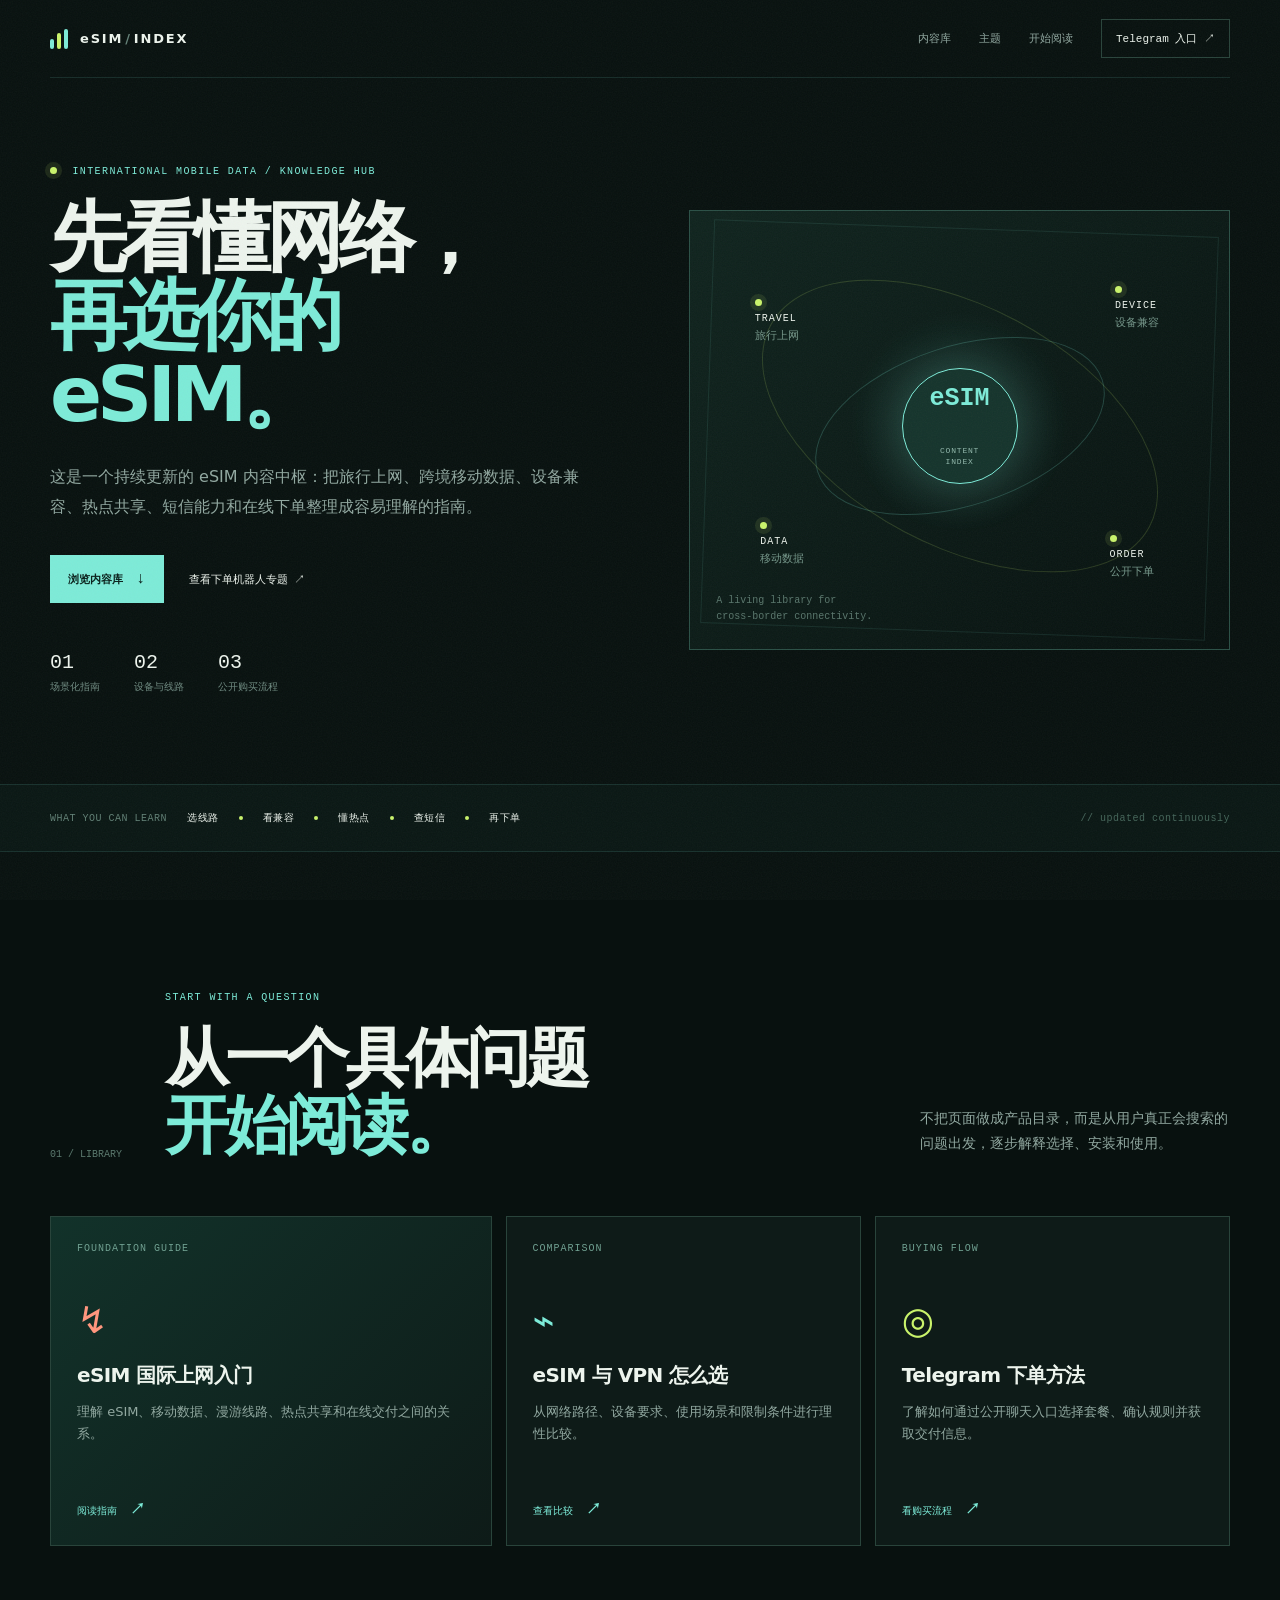
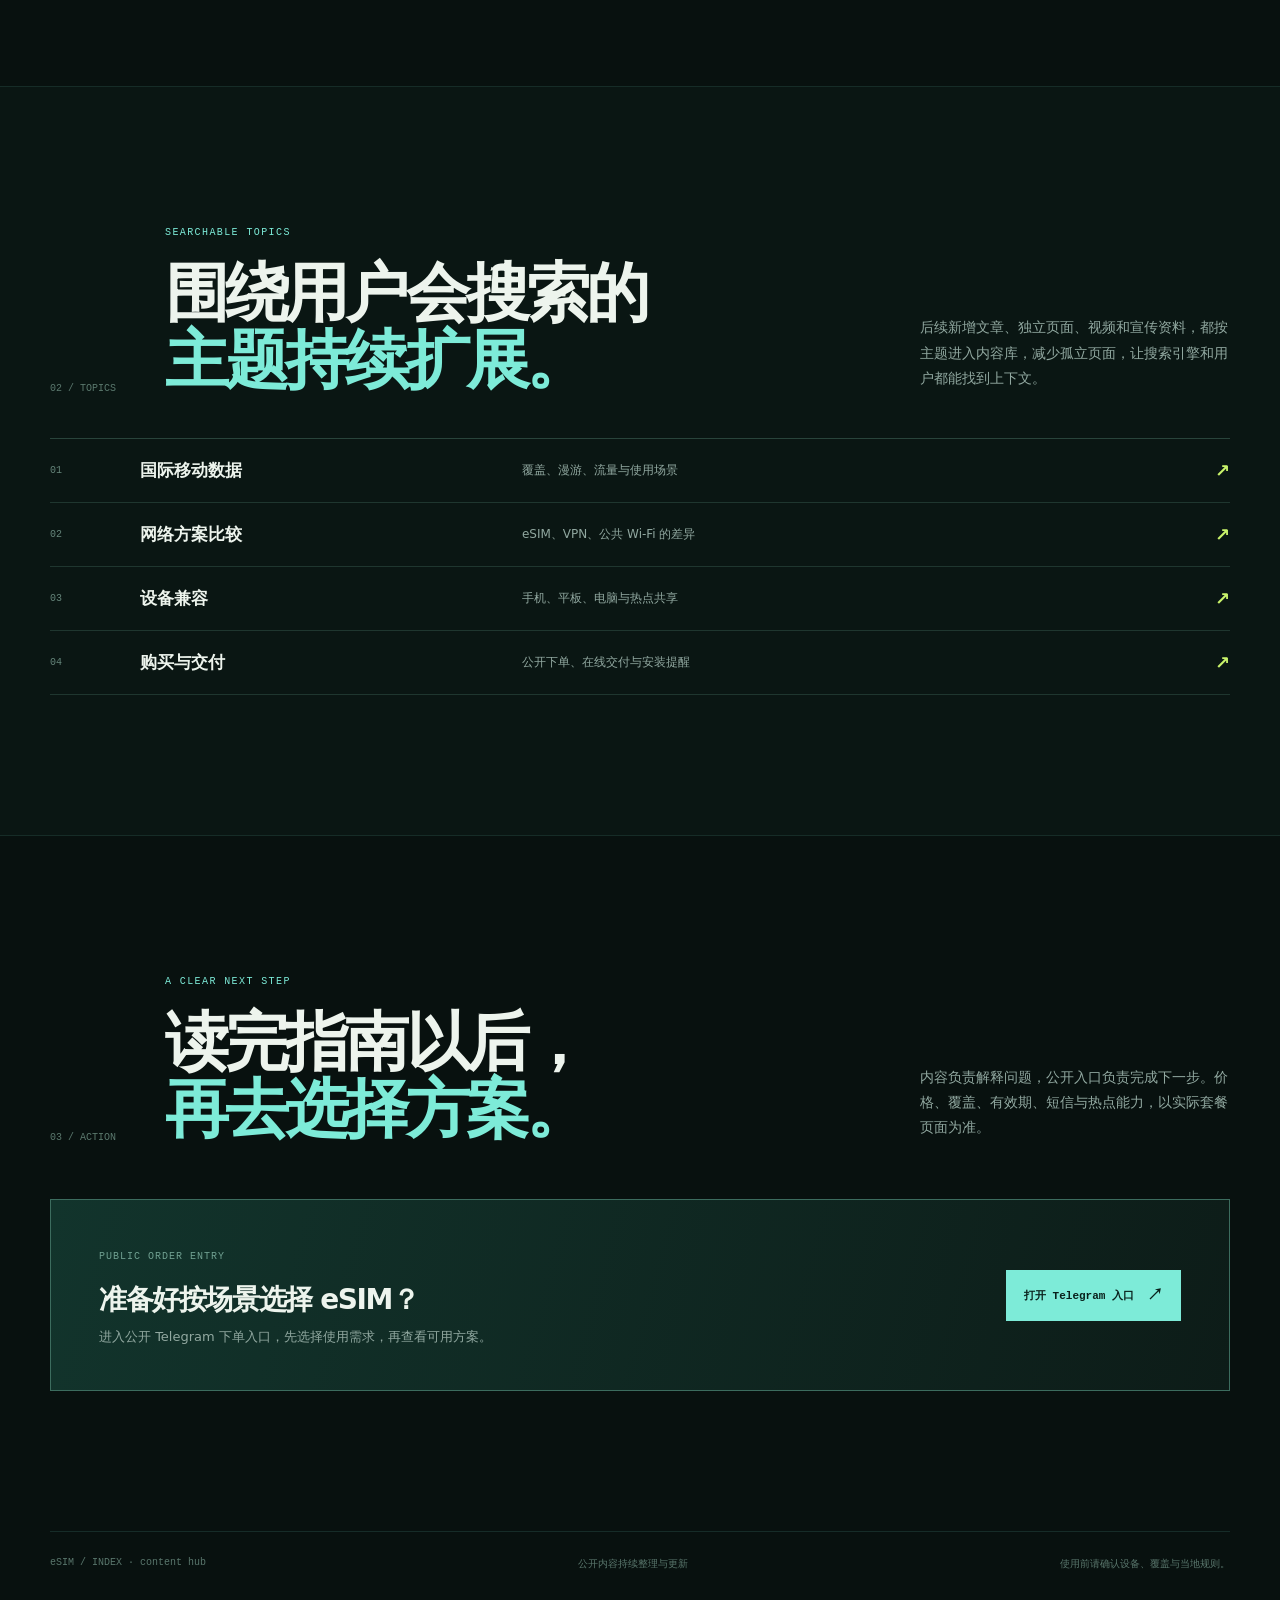
==== index.html @ dda6b9e9 "Create SEO content hub for eSIM resources" ====
<!doctype html>
<html lang="zh-CN">
<head>
  <meta charset="utf-8">
  <meta name="viewport" content="width=device-width, initial-scale=1">
  <title>eSIM 国际网络指南｜旅行上网、移动数据与 Telegram 下单</title>
  <meta name="description" content="eSIM 国际网络内容中枢：旅行上网、跨境移动数据、香港线路、热点共享、短信能力、设备兼容与 Telegram 下单指南。">
  <meta name="keywords" content="eSIM,国际上网,旅行上网,移动数据,香港线路,eSIM热点,eSIM短信,Telegram下单">
  <meta name="author" content="eSIM Guide">
  <link rel="canonical" href="https://longco30jan4782-code.github.io/esim-content-hub/">
  <meta property="og:type" content="website">
  <meta property="og:title" content="eSIM 国际网络指南｜旅行上网与移动数据内容中枢">
  <meta property="og:description" content="从设备兼容、线路选择到在线交付，系统了解 eSIM 国际移动数据。">
  <meta property="og:url" content="https://longco30jan4782-code.github.io/esim-content-hub/">
  <meta name="twitter:card" content="summary_large_image">
  <script type="application/ld+json">
  {
    "@context":"https://schema.org",
    "@graph":[
      {"@type":"WebSite","name":"eSIM 国际网络指南","url":"https://longco30jan4782-code.github.io/esim-content-hub/","inLanguage":"zh-CN","description":"面向旅行者、跨境用户和内容创作者的 eSIM 国际移动数据内容中枢。"},
      {"@type":"Organization","name":"eSIM Guide","url":"https://longco30jan4782-code.github.io/esim-content-hub/"},
      {"@type":"CollectionPage","name":"eSIM 国际网络内容库","url":"https://longco30jan4782-code.github.io/esim-content-hub/","about":["eSIM","旅行上网","移动数据","设备兼容","Telegram下单"]}
    ]
  }
  </script>
  <link rel="stylesheet" href="./styles.css">
</head>
<body>
  <div class="grain" aria-hidden="true"></div>
  <header class="topbar shell">
    <a class="brand" href="./"><span class="brand-mark"><i></i><i></i><i></i></span><span>eSIM<span class="muted">/</span>INDEX</span></a>
    <nav aria-label="主导航"><a href="#library">内容库</a><a href="#topics">主题</a><a href="#start">开始阅读</a><a class="nav-cta" href="https://t.me/esimka_orderbot" target="_blank" rel="noopener">Telegram 入口 ↗</a></nav>
    <button class="menu" aria-label="打开菜单" aria-expanded="false">☰</button>
  </header>

  <main>
    <section class="hero shell">
      <div class="hero-copy">
        <p class="eyebrow"><span></span> INTERNATIONAL MOBILE DATA / KNOWLEDGE HUB</p>
        <h1>先看懂网络，<br><em>再选你的 eSIM。</em></h1>
        <p class="hero-text">这是一个持续更新的 eSIM 内容中枢：把旅行上网、跨境移动数据、设备兼容、热点共享、短信能力和在线下单整理成容易理解的指南。</p>
        <div class="hero-actions"><a class="button primary" href="#library">浏览内容库 <b>↓</b></a><a class="under-link" href="https://longco30jan4782-code.github.io/esim-telegram-bot/" target="_blank" rel="noopener">查看下单机器人专题 ↗</a></div>
        <div class="hero-stats"><div><strong>01</strong><span>场景化指南</span></div><div><strong>02</strong><span>设备与线路</span></div><div><strong>03</strong><span>公开购买流程</span></div></div>
      </div>
      <div class="signal-map" aria-label="内容主题导航示意">
        <div class="map-orbit orbit-a"></div><div class="map-orbit orbit-b"></div><div class="map-core">eSIM<small>CONTENT<br>INDEX</small></div>
        <div class="map-node node-a"><b>TRAVEL</b><span>旅行上网</span></div><div class="map-node node-b"><b>DEVICE</b><span>设备兼容</span></div><div class="map-node node-c"><b>DATA</b><span>移动数据</span></div><div class="map-node node-d"><b>ORDER</b><span>公开下单</span></div>
        <div class="map-caption">A living library for<br>cross-border connectivity.</div>
      </div>
    </section>

    <section class="ticker"><div class="shell ticker-inner"><span>WHAT YOU CAN LEARN</span><b>选线路</b><i></i><b>看兼容</b><i></i><b>懂热点</b><i></i><b>查短信</b><i></i><b>再下单</b><span class="ticker-code">// updated continuously</span></div></section>

    <section class="section shell" id="library">
      <div class="section-head"><div class="section-no">01 / LIBRARY</div><div><p class="eyebrow">START WITH A QUESTION</p><h2>从一个具体问题<br><em>开始阅读。</em></h2></div><p class="section-lead">不把页面做成产品目录，而是从用户真正会搜索的问题出发，逐步解释选择、安装和使用。</p></div>
      <div class="library-grid">
        <a class="library-card featured" href="./guides/esim-internet-guide/"><span class="card-tag">FOUNDATION GUIDE</span><div class="card-symbol">↯</div><h3>eSIM 国际上网入门</h3><p>理解 eSIM、移动数据、漫游线路、热点共享和在线交付之间的关系。</p><span class="read">阅读指南 <b>↗</b></span></a>
        <a class="library-card" href="./guides/esim-vs-vpn/"><span class="card-tag">COMPARISON</span><div class="card-symbol cyan">⌁</div><h3>eSIM 与 VPN 怎么选</h3><p>从网络路径、设备要求、使用场景和限制条件进行理性比较。</p><span class="read">查看比较 <b>↗</b></span></a>
        <a class="library-card" href="./business/telegram-ordering/"><span class="card-tag">BUYING FLOW</span><div class="card-symbol lime">◎</div><h3>Telegram 下单方法</h3><p>了解如何通过公开聊天入口选择套餐、确认规则并获取交付信息。</p><span class="read">看购买流程 <b>↗</b></span></a>
      </div>
    </section>

    <section class="topics section" id="topics"><div class="shell"><div class="section-head compact"><div class="section-no">02 / TOPICS</div><div><p class="eyebrow">SEARCHABLE TOPICS</p><h2>围绕用户会搜索的<br><em>主题持续扩展。</em></h2></div><p class="section-lead">后续新增文章、独立页面、视频和宣传资料，都按主题进入内容库，减少孤立页面，让搜索引擎和用户都能找到上下文。</p></div><div class="topic-list"><a href="./guides/esim-internet-guide/"><span>01</span><strong>国际移动数据</strong><small>覆盖、漫游、流量与使用场景</small><b>↗</b></a><a href="./guides/esim-vs-vpn/"><span>02</span><strong>网络方案比较</strong><small>eSIM、VPN、公共 Wi-Fi 的差异</small><b>↗</b></a><a href="./guides/esim-internet-guide/#device"><span>03</span><strong>设备兼容</strong><small>手机、平板、电脑与热点共享</small><b>↗</b></a><a href="./business/telegram-ordering/"><span>04</span><strong>购买与交付</strong><small>公开下单、在线交付与安装提醒</small><b>↗</b></a></div></div></section>

    <section class="section shell" id="start"><div class="section-head"><div class="section-no">03 / ACTION</div><div><p class="eyebrow">A CLEAR NEXT STEP</p><h2>读完指南以后，<br><em>再去选择方案。</em></h2></div><p class="section-lead">内容负责解释问题，公开入口负责完成下一步。价格、覆盖、有效期、短信与热点能力，以实际套餐页面为准。</p></div><div class="action-panel"><div><span class="card-tag">PUBLIC ORDER ENTRY</span><h3>准备好按场景选择 eSIM？</h3><p>进入公开 Telegram 下单入口，先选择使用需求，再查看可用方案。</p></div><a class="button primary" href="https://t.me/esimka_orderbot" target="_blank" rel="noopener">打开 Telegram 入口 <b>↗</b></a></div></section>
  </main>
  <footer class="footer shell"><span>eSIM / INDEX · content hub</span><span>公开内容持续整理与更新</span><span>使用前请确认设备、覆盖与当地规则。</span></footer>
  <script src="./script.js"></script>
</body>
</html>
---- styles.css ----
:root{--bg:#08110f;--surface:#0e1b18;--surface2:#12241f;--line:#29443b;--text:#edf4ed;--muted:#91a8a0;--cyan:#7debd8;--lime:#c9f36b;--coral:#ff967e;--mono:"DM Mono",monospace;--sans:"Manrope",system-ui,sans-serif}*{box-sizing:border-box}html{scroll-behavior:smooth}body{margin:0;background:var(--bg);color:var(--text);font-family:var(--sans);overflow-x:hidden}.grain{position:fixed;inset:0;z-index:9;pointer-events:none;opacity:.045;background-image:url("data:image/svg+xml,%3Csvg xmlns='http://www.w3.org/2000/svg' width='150' height='150' viewBox='0 0 150 150'%3E%3Cfilter id='n'%3E%3CfeTurbulence type='fractalNoise' baseFrequency='.8' numOctaves='3'/%3E%3C/filter%3E%3Crect width='100%25' height='100%25' filter='url(%23n)'/%3E%3C/svg%3E")}.shell{width:min(1180px,calc(100% - 64px));margin-inline:auto}.topbar{height:78px;border-bottom:1px solid rgba(125,235,216,.12);display:flex;align-items:center;justify-content:space-between;position:relative;z-index:3}.brand{display:flex;align-items:center;gap:12px;color:var(--text);text-decoration:none;font:800 13px var(--sans);letter-spacing:.14em}.brand .muted{color:#648178;margin:0 2px}.brand-mark{display:flex;gap:3px;height:20px;align-items:flex-end}.brand-mark i{display:block;width:4px;border-radius:3px;background:var(--cyan)}.brand-mark i:nth-child(1){height:10px}.brand-mark i:nth-child(2){height:16px;background:var(--lime)}.brand-mark i:nth-child(3){height:20px}.topbar nav{display:flex;align-items:center;gap:28px}.topbar nav a{font:500 11px var(--mono);color:var(--muted);text-decoration:none}.topbar nav a:hover{color:var(--cyan)}.nav-cta{border:1px solid var(--line);padding:11px 14px;color:var(--text)!important}.menu{display:none;background:none;border:0;color:var(--cyan);font-size:23px;cursor:pointer}.hero{min-height:610px;display:grid;grid-template-columns:1fr .95fr;gap:70px;align-items:center;padding:88px 0 90px}.eyebrow{font:500 10px var(--mono);color:var(--cyan);letter-spacing:.14em;margin:0 0 22px}.eyebrow span{display:inline-block;width:7px;height:7px;background:var(--lime);border-radius:50%;margin-right:8px;box-shadow:0 0 0 5px rgba(201,243,107,.1)}h1,h2,h3,p{margin-top:0}.hero h1{font-size:clamp(46px,6vw,80px);line-height:1.02;letter-spacing:-.065em;margin-bottom:28px}.hero h1 em,h2 em{font-style:normal;color:var(--cyan)}.hero-text{max-width:560px;color:var(--muted);line-height:1.85;font-size:16px}.hero-actions{display:flex;align-items:center;gap:25px;margin:34px 0 48px}.button{display:inline-flex;align-items:center;gap:13px;text-decoration:none;font:600 11px var(--mono);padding:15px 18px}.button.primary{background:var(--cyan);color:#09201b}.button.primary:hover{background:var(--lime)}.button b{font-size:16px}.under-link{color:var(--text);font:500 11px var(--mono);text-decoration:none}.under-link:hover{color:var(--cyan)}.hero-stats{display:flex;gap:34px}.hero-stats div{display:flex;flex-direction:column;gap:6px}.hero-stats strong{font:500 20px var(--mono)}.hero-stats span{color:#6e8a80;font:10px var(--mono)}.signal-map{height:440px;position:relative;background:radial-gradient(circle at 50% 48%,rgba(125,235,216,.13),transparent 31%),linear-gradient(135deg,rgba(17,38,32,.9),rgba(7,17,15,.5));border:1px solid #2b5046;overflow:hidden}.signal-map:before{content:"";position:absolute;inset:17px;border:1px solid rgba(125,235,216,.1);transform:rotate(2deg)}.map-orbit{position:absolute;border:1px solid rgba(125,235,216,.21);border-radius:50%;left:50%;top:49%;transform:translate(-50%,-50%) rotate(-18deg)}.orbit-a{width:300px;height:160px}.orbit-b{width:430px;height:240px;transform:translate(-50%,-50%) rotate(28deg);border-color:rgba(201,243,107,.17)}.map-core{position:absolute;left:50%;top:49%;transform:translate(-50%,-50%);width:116px;height:116px;border-radius:50%;background:#15342c;border:1px solid var(--cyan);box-shadow:0 0 50px rgba(125,235,216,.22);display:grid;place-items:center;color:var(--cyan);font:700 25px var(--mono);text-align:center}.map-core small{display:block;font:8px var(--mono);letter-spacing:.1em;color:#92b8ac;line-height:1.4}.map-node{position:absolute;display:flex;flex-direction:column;gap:4px}.map-node:before{content:"";width:7px;height:7px;border-radius:50%;background:var(--lime);box-shadow:0 0 0 5px rgba(201,243,107,.1);margin-bottom:3px}.map-node b{font:500 10px var(--mono);color:var(--text);letter-spacing:.1em}.map-node span{font-size:11px;color:#75978a}.node-a{left:12%;top:20%}.node-b{right:13%;top:17%}.node-c{left:13%;bottom:19%}.node-d{right:14%;bottom:16%}.map-caption{position:absolute;left:26px;bottom:24px;color:#59766c;font:10px var(--mono);line-height:1.6}.ticker{border-block:1px solid rgba(125,235,216,.12);background:#0a1714}.ticker-inner{height:66px;display:flex;align-items:center;gap:20px;overflow:hidden;white-space:nowrap;color:#607f74;font:10px var(--mono);letter-spacing:.05em}.ticker-inner b{font-weight:500;color:var(--text)}.ticker-inner i{width:4px;height:4px;background:var(--lime);border-radius:50%}.ticker-code{margin-left:auto;color:#45665a}.section{padding:140px 0}.section-head{display:grid;grid-template-columns:90px 1fr 310px;gap:25px;align-items:end;margin-bottom:56px}.section-head.compact{margin-bottom:44px}.section-no{font:10px var(--mono);color:#5b796e;padding-top:8px}.section-head h2{font-size:clamp(38px,5vw,65px);line-height:1.05;letter-spacing:-.06em;margin:0}.section-lead{color:var(--muted);font-size:14px;line-height:1.8;margin:0 0 3px}.library-grid{display:grid;grid-template-columns:1.15fr .925fr .925fr;gap:14px}.library-card{min-height:330px;border:1px solid var(--line);background:var(--surface);padding:26px;display:flex;flex-direction:column;color:var(--text);text-decoration:none;transition:transform .2s,border-color .2s,background .2s}.library-card:hover{transform:translateY(-5px);border-color:#578b7b;background:var(--surface2)}.library-card.featured{background:linear-gradient(135deg,#12322a,#0e1b18)}.card-tag{font:10px var(--mono);color:#70a091;letter-spacing:.1em}.card-symbol{font-size:37px;color:var(--coral);margin:45px 0 20px}.card-symbol.cyan{color:var(--cyan)}.card-symbol.lime{color:var(--lime)}.library-card h3{font-size:20px;letter-spacing:-.03em;margin-bottom:12px}.library-card p{color:var(--muted);font-size:13px;line-height:1.75;margin-bottom:26px}.read{margin-top:auto;color:var(--cyan);font:10px var(--mono)}.read b{font-size:15px;margin-left:7px}.topics{background:#0a1613;border-block:1px solid rgba(125,235,216,.1)}.topic-list{border-top:1px solid var(--line)}.topic-list a{display:grid;grid-template-columns:70px 1.1fr 2fr 30px;align-items:center;gap:20px;padding:20px 0;border-bottom:1px solid rgba(41,68,59,.7);text-decoration:none;color:var(--text)}.topic-list a:hover strong{color:var(--cyan)}.topic-list span{font:10px var(--mono);color:#65857a}.topic-list strong{font-size:17px}.topic-list small{color:var(--muted);font-size:12px}.topic-list b{color:var(--lime);font-size:18px;text-align:right}.action-panel{border:1px solid #3c6c5e;background:linear-gradient(105deg,#12342c,#0d1c18);padding:44px 48px;display:flex;align-items:center;justify-content:space-between;gap:30px}.action-panel h3{font-size:28px;letter-spacing:-.05em;margin:18px 0 9px}.action-panel p{color:var(--muted);font-size:13px;margin:0}.footer{border-top:1px solid rgba(125,235,216,.12);padding:25px 0 45px;display:flex;justify-content:space-between;gap:20px;color:#59766c;font:10px var(--mono)}.footer span:last-child{text-align:right}@media(max-width:900px){.hero{grid-template-columns:1fr;gap:55px}.signal-map{max-width:650px}.section-head{grid-template-columns:60px 1fr}.section-lead{grid-column:2;max-width:540px}.library-grid{grid-template-columns:1fr 1fr}.library-card.featured{grid-column:1/-1}.topic-list a{grid-template-columns:55px 1.3fr 2fr 25px}}@media(max-width:650px){.shell{width:calc(100% - 36px)}.topbar{height:66px}.topbar nav{display:none;position:absolute;top:65px;left:0;right:0;background:#0b1715;border:1px solid var(--line);padding:18px;flex-direction:column;align-items:stretch;gap:18px}.topbar nav.open{display:flex}.menu{display:block}.hero{padding:60px 0 70px}.hero h1{font-size:46px}.hero-text{font-size:15px}.hero-actions{flex-wrap:wrap;margin-bottom:38px}.hero-stats{gap:17px;justify-content:space-between}.hero-stats strong{font-size:17px}.signal-map{height:360px}.map-node{transform:scale(.85)}.ticker-inner{gap:11px}.ticker-inner b:nth-of-type(n+4),.ticker-inner i:nth-of-type(n+4){display:none}.ticker-code{display:none}.section{padding:94px 0}.section-head{display:block;margin-bottom:38px}.section-no{margin-bottom:27px}.section-lead{margin-top:24px}.library-grid{grid-template-columns:1fr}.library-card.featured{grid-column:auto}.library-card{min-height:285px}.topic-list a{grid-template-columns:35px 1fr 20px;gap:11px}.topic-list small{grid-column:2}.topic-list b{grid-column:3;grid-row:1/3}.topic-list strong{font-size:15px}.action-panel{display:block;padding:32px 24px}.action-panel .button{margin-top:27px}.footer{flex-wrap:wrap;font-size:9px}.footer span:last-child{text-align:left;width:100%}}
@import url('./article.css');
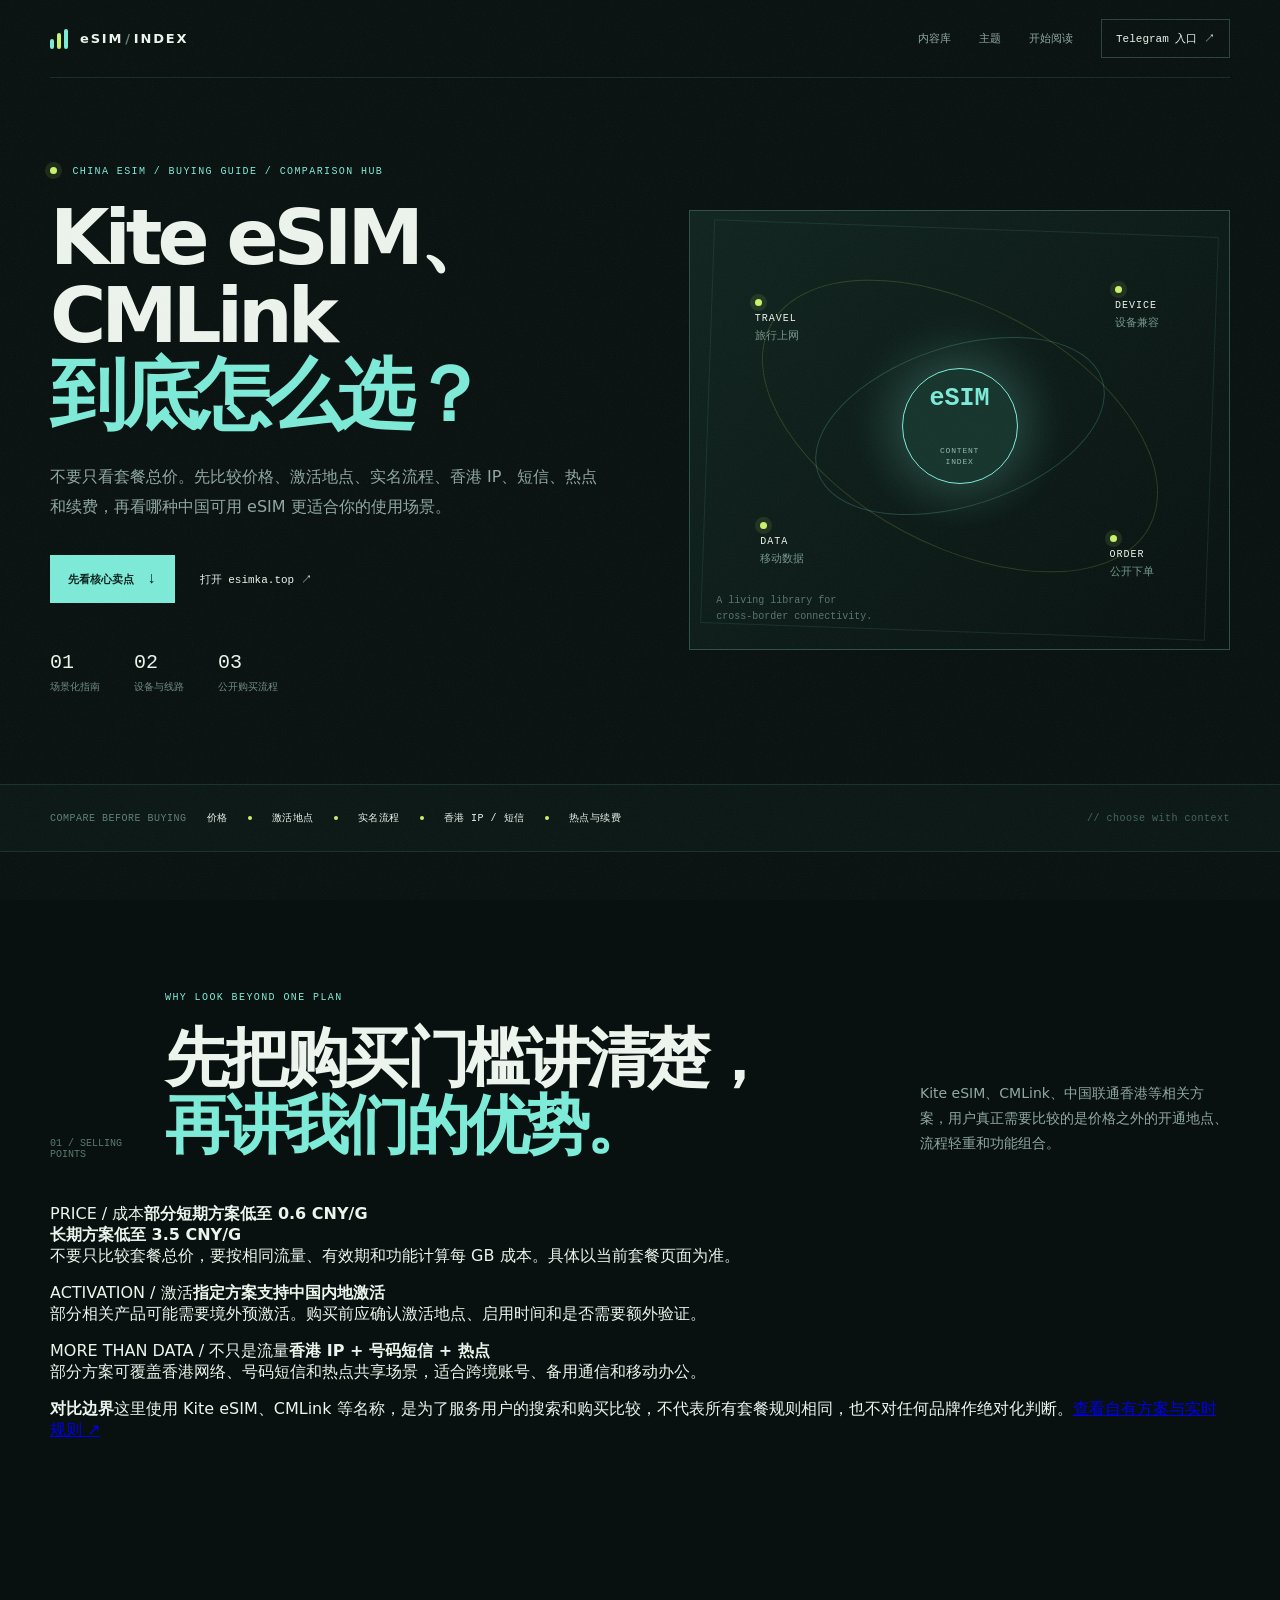
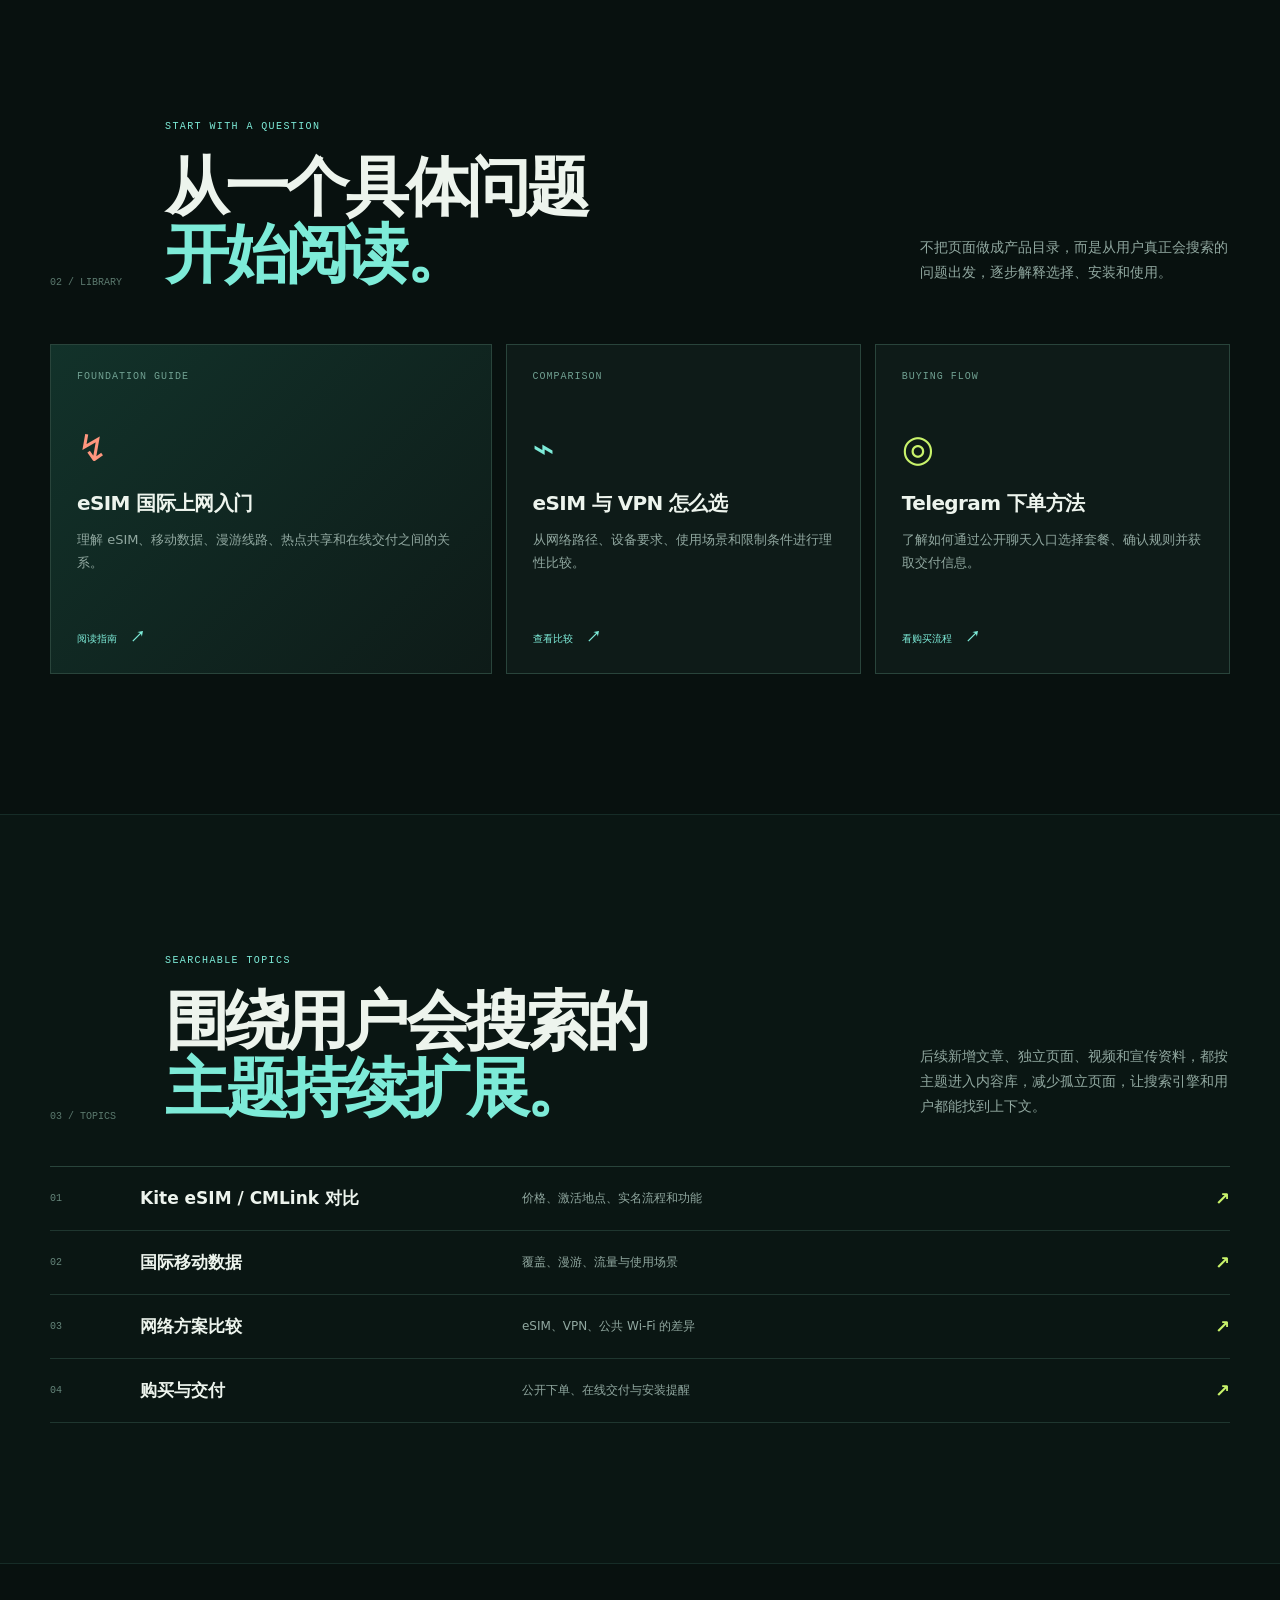
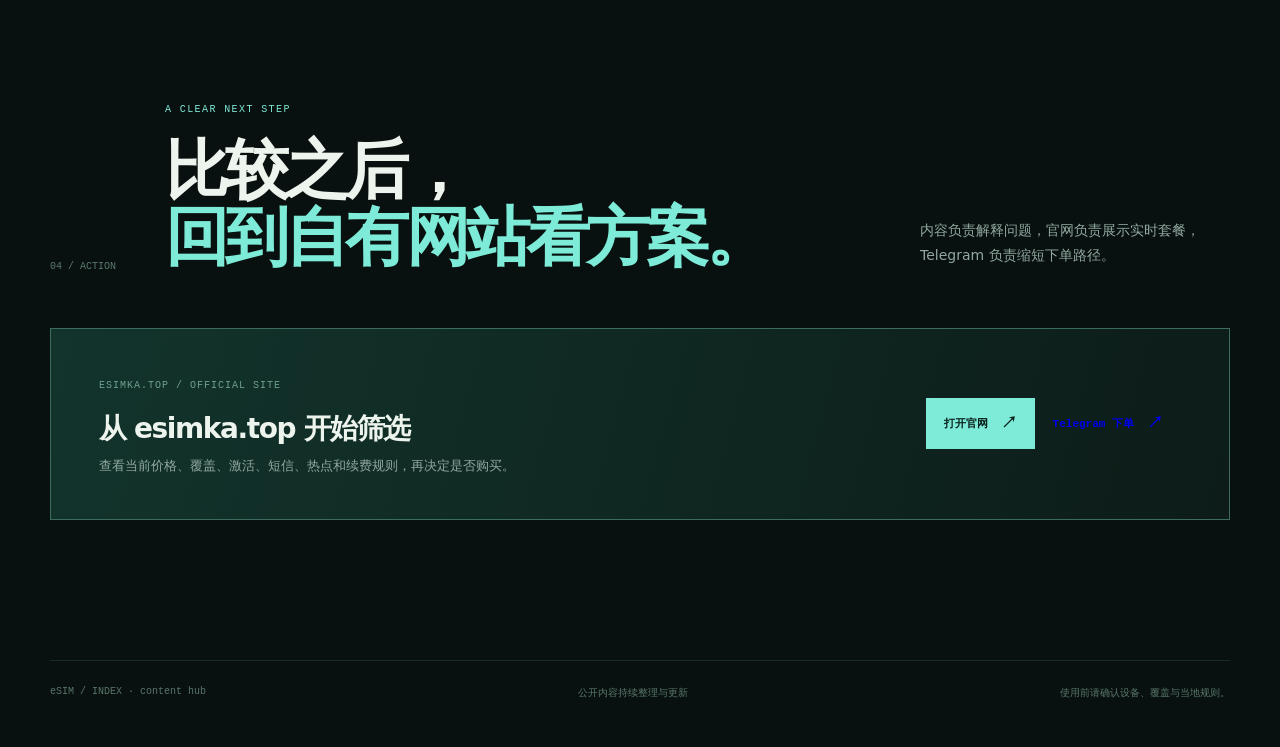
==== commit e2b69d70: "Improve comparison-led SEO conversion homepage" ====
--- a/index.html
+++ b/index.html
@@ -3,14 +3,15 @@
 <head>
   <meta charset="utf-8">
   <meta name="viewport" content="width=device-width, initial-scale=1">
-  <title>eSIM 国际网络指南｜旅行上网、移动数据与 Telegram 下单</title>
-  <meta name="description" content="eSIM 国际网络内容中枢：旅行上网、跨境移动数据、香港线路、热点共享、短信能力、设备兼容与 Telegram 下单指南。">
-  <meta name="keywords" content="eSIM,国际上网,旅行上网,移动数据,香港线路,eSIM热点,eSIM短信,Telegram下单">
+  <title>Kite eSIM、CMLink 怎么选？中国可用 eSIM 卖点与购买指南</title>
+  <meta name="description" content="对比 Kite eSIM、CMLink 与其他中国可用 eSIM 的价格、激活地点、实名流程、香港 IP、短信和热点能力，再了解 esimka.top 的公开方案。">
+  <meta name="keywords" content="Kite eSIM,CMLink eSIM,中国可用eSIM,香港eSIM,中国内地激活,eSIM价格,eSIM短信,eSIM热点">
   <meta name="author" content="eSIM Guide">
+  <meta name="google-site-verification" content="Ok7mJa-Bm35GHnHgZ2ZJWzhauDDOtWZXGVaQSBcHWOw">
   <link rel="canonical" href="https://longco30jan4782-code.github.io/esim-content-hub/">
   <meta property="og:type" content="website">
-  <meta property="og:title" content="eSIM 国际网络指南｜旅行上网与移动数据内容中枢">
-  <meta property="og:description" content="从设备兼容、线路选择到在线交付，系统了解 eSIM 国际移动数据。">
+  <meta property="og:title" content="Kite eSIM、CMLink 怎么选？中国可用 eSIM 购买指南">
+  <meta property="og:description" content="先比较价格、激活地点和使用门槛，再了解香港 IP、短信、热点和在线交付等卖点。">
   <meta property="og:url" content="https://longco30jan4782-code.github.io/esim-content-hub/">
   <meta name="twitter:card" content="summary_large_image">
   <script type="application/ld+json">
@@ -19,7 +20,8 @@
     "@graph":[
       {"@type":"WebSite","name":"eSIM 国际网络指南","url":"https://longco30jan4782-code.github.io/esim-content-hub/","inLanguage":"zh-CN","description":"面向旅行者、跨境用户和内容创作者的 eSIM 国际移动数据内容中枢。"},
       {"@type":"Organization","name":"eSIM Guide","url":"https://longco30jan4782-code.github.io/esim-content-hub/"},
-      {"@type":"CollectionPage","name":"eSIM 国际网络内容库","url":"https://longco30jan4782-code.github.io/esim-content-hub/","about":["eSIM","旅行上网","移动数据","设备兼容","Telegram下单"]}
+      {"@type":"CollectionPage","name":"中国可用 eSIM 内容库","url":"https://longco30jan4782-code.github.io/esim-content-hub/","about":["Kite eSIM","CMLink","中国可用eSIM","旅行上网","移动数据","设备兼容"]},
+      {"@type":"FAQPage","mainEntity":[{"@type":"Question","name":"选择中国可用 eSIM 要比较什么？","acceptedAnswer":{"@type":"Answer","text":"除了价格，还应比较激活地点、实名流程、覆盖、有效期、热点、短信和续费规则。"}},{"@type":"Question","name":"为什么要比较 Kite eSIM 和 CMLink？","acceptedAnswer":{"@type":"Answer","text":"它们代表用户常见的中国相关 eSIM 搜索和购买选项。比较的重点是帮助用户理解不同方案的价格、激活门槛和使用场景，不对任何品牌作绝对化判断。"}}]}
     ]
   }
   </script>
@@ -36,10 +38,10 @@
   <main>
     <section class="hero shell">
       <div class="hero-copy">
-        <p class="eyebrow"><span></span> INTERNATIONAL MOBILE DATA / KNOWLEDGE HUB</p>
-        <h1>先看懂网络，<br><em>再选你的 eSIM。</em></h1>
-        <p class="hero-text">这是一个持续更新的 eSIM 内容中枢：把旅行上网、跨境移动数据、设备兼容、热点共享、短信能力和在线下单整理成容易理解的指南。</p>
-        <div class="hero-actions"><a class="button primary" href="#library">浏览内容库 <b>↓</b></a><a class="under-link" href="https://longco30jan4782-code.github.io/esim-telegram-bot/" target="_blank" rel="noopener">查看下单机器人专题 ↗</a></div>
+        <p class="eyebrow"><span></span> CHINA ESIM / BUYING GUIDE / COMPARISON HUB</p>
+        <h1>Kite eSIM、CMLink<br><em>到底怎么选？</em></h1>
+        <p class="hero-text">不要只看套餐总价。先比较价格、激活地点、实名流程、香港 IP、短信、热点和续费，再看哪种中国可用 eSIM 更适合你的使用场景。</p>
+        <div class="hero-actions"><a class="button primary" href="#comparison">先看核心卖点 <b>↓</b></a><a class="under-link" href="https://esimka.top" target="_blank" rel="noopener">打开 esimka.top ↗</a></div>
         <div class="hero-stats"><div><strong>01</strong><span>场景化指南</span></div><div><strong>02</strong><span>设备与线路</span></div><div><strong>03</strong><span>公开购买流程</span></div></div>
       </div>
       <div class="signal-map" aria-label="内容主题导航示意">
@@ -49,10 +51,12 @@
       </div>
     </section>
 
-    <section class="ticker"><div class="shell ticker-inner"><span>WHAT YOU CAN LEARN</span><b>选线路</b><i></i><b>看兼容</b><i></i><b>懂热点</b><i></i><b>查短信</b><i></i><b>再下单</b><span class="ticker-code">// updated continuously</span></div></section>
+    <section class="ticker"><div class="shell ticker-inner"><span>COMPARE BEFORE BUYING</span><b>价格</b><i></i><b>激活地点</b><i></i><b>实名流程</b><i></i><b>香港 IP / 短信</b><i></i><b>热点与续费</b><span class="ticker-code">// choose with context</span></div></section>
+
+    <section class="section comparison-section" id="comparison"><div class="shell"><div class="section-head compact"><div class="section-no">01 / SELLING POINTS</div><div><p class="eyebrow">WHY LOOK BEYOND ONE PLAN</p><h2>先把购买门槛讲清楚，<br><em>再讲我们的优势。</em></h2></div><p class="section-lead">Kite eSIM、CMLink、中国联通香港等相关方案，用户真正需要比较的是价格之外的开通地点、流程轻重和功能组合。</p></div><div class="comparison-grid"><article><span>PRICE / 成本</span><strong>部分短期方案低至 0.6 CNY/G<br>长期方案低至 3.5 CNY/G</strong><p>不要只比较套餐总价，要按相同流量、有效期和功能计算每 GB 成本。具体以当前套餐页面为准。</p></article><article><span>ACTIVATION / 激活</span><strong>指定方案支持中国内地激活</strong><p>部分相关产品可能需要境外预激活。购买前应确认激活地点、启用时间和是否需要额外验证。</p></article><article><span>MORE THAN DATA / 不只是流量</span><strong>香港 IP + 号码短信 + 热点</strong><p>部分方案可覆盖香港网络、号码短信和热点共享场景，适合跨境账号、备用通信和移动办公。</p></article></div><div class="comparison-note"><b>对比边界</b><span>这里使用 Kite eSIM、CMLink 等名称，是为了服务用户的搜索和购买比较，不代表所有套餐规则相同，也不对任何品牌作绝对化判断。</span><a href="https://esimka.top" target="_blank" rel="noopener">查看自有方案与实时规则 ↗</a></div></div></section>
 
     <section class="section shell" id="library">
-      <div class="section-head"><div class="section-no">01 / LIBRARY</div><div><p class="eyebrow">START WITH A QUESTION</p><h2>从一个具体问题<br><em>开始阅读。</em></h2></div><p class="section-lead">不把页面做成产品目录，而是从用户真正会搜索的问题出发，逐步解释选择、安装和使用。</p></div>
+      <div class="section-head"><div class="section-no">02 / LIBRARY</div><div><p class="eyebrow">START WITH A QUESTION</p><h2>从一个具体问题<br><em>开始阅读。</em></h2></div><p class="section-lead">不把页面做成产品目录，而是从用户真正会搜索的问题出发，逐步解释选择、安装和使用。</p></div>
       <div class="library-grid">
         <a class="library-card featured" href="./guides/esim-internet-guide/"><span class="card-tag">FOUNDATION GUIDE</span><div class="card-symbol">↯</div><h3>eSIM 国际上网入门</h3><p>理解 eSIM、移动数据、漫游线路、热点共享和在线交付之间的关系。</p><span class="read">阅读指南 <b>↗</b></span></a>
         <a class="library-card" href="./guides/esim-vs-vpn/"><span class="card-tag">COMPARISON</span><div class="card-symbol cyan">⌁</div><h3>eSIM 与 VPN 怎么选</h3><p>从网络路径、设备要求、使用场景和限制条件进行理性比较。</p><span class="read">查看比较 <b>↗</b></span></a>
@@ -60,9 +64,9 @@
       </div>
     </section>
 
-    <section class="topics section" id="topics"><div class="shell"><div class="section-head compact"><div class="section-no">02 / TOPICS</div><div><p class="eyebrow">SEARCHABLE TOPICS</p><h2>围绕用户会搜索的<br><em>主题持续扩展。</em></h2></div><p class="section-lead">后续新增文章、独立页面、视频和宣传资料，都按主题进入内容库，减少孤立页面，让搜索引擎和用户都能找到上下文。</p></div><div class="topic-list"><a href="./guides/esim-internet-guide/"><span>01</span><strong>国际移动数据</strong><small>覆盖、漫游、流量与使用场景</small><b>↗</b></a><a href="./guides/esim-vs-vpn/"><span>02</span><strong>网络方案比较</strong><small>eSIM、VPN、公共 Wi-Fi 的差异</small><b>↗</b></a><a href="./guides/esim-internet-guide/#device"><span>03</span><strong>设备兼容</strong><small>手机、平板、电脑与热点共享</small><b>↗</b></a><a href="./business/telegram-ordering/"><span>04</span><strong>购买与交付</strong><small>公开下单、在线交付与安装提醒</small><b>↗</b></a></div></div></section>
+    <section class="topics section" id="topics"><div class="shell"><div class="section-head compact"><div class="section-no">03 / TOPICS</div><div><p class="eyebrow">SEARCHABLE TOPICS</p><h2>围绕用户会搜索的<br><em>主题持续扩展。</em></h2></div><p class="section-lead">后续新增文章、独立页面、视频和宣传资料，都按主题进入内容库，减少孤立页面，让搜索引擎和用户都能找到上下文。</p></div><div class="topic-list"><a href="#comparison"><span>01</span><strong>Kite eSIM / CMLink 对比</strong><small>价格、激活地点、实名流程和功能</small><b>↗</b></a><a href="./guides/esim-internet-guide/"><span>02</span><strong>国际移动数据</strong><small>覆盖、漫游、流量与使用场景</small><b>↗</b></a><a href="./guides/esim-vs-vpn/"><span>03</span><strong>网络方案比较</strong><small>eSIM、VPN、公共 Wi-Fi 的差异</small><b>↗</b></a><a href="./business/telegram-ordering/"><span>04</span><strong>购买与交付</strong><small>公开下单、在线交付与安装提醒</small><b>↗</b></a></div></div></section>
 
-    <section class="section shell" id="start"><div class="section-head"><div class="section-no">03 / ACTION</div><div><p class="eyebrow">A CLEAR NEXT STEP</p><h2>读完指南以后，<br><em>再去选择方案。</em></h2></div><p class="section-lead">内容负责解释问题，公开入口负责完成下一步。价格、覆盖、有效期、短信与热点能力，以实际套餐页面为准。</p></div><div class="action-panel"><div><span class="card-tag">PUBLIC ORDER ENTRY</span><h3>准备好按场景选择 eSIM？</h3><p>进入公开 Telegram 下单入口，先选择使用需求，再查看可用方案。</p></div><a class="button primary" href="https://t.me/esimka_orderbot" target="_blank" rel="noopener">打开 Telegram 入口 <b>↗</b></a></div></section>
+    <section class="section shell" id="start"><div class="section-head"><div class="section-no">04 / ACTION</div><div><p class="eyebrow">A CLEAR NEXT STEP</p><h2>比较之后，<br><em>回到自有网站看方案。</em></h2></div><p class="section-lead">内容负责解释问题，官网负责展示实时套餐，Telegram 负责缩短下单路径。</p></div><div class="action-panel"><div><span class="card-tag">ESIMKA.TOP / OFFICIAL SITE</span><h3>从 esimka.top 开始筛选</h3><p>查看当前价格、覆盖、激活、短信、热点和续费规则，再决定是否购买。</p></div><div class="action-buttons"><a class="button primary" href="https://esimka.top" target="_blank" rel="noopener">打开官网 <b>↗</b></a><a class="button secondary" href="https://t.me/esimka_orderbot" target="_blank" rel="noopener">Telegram 下单 <b>↗</b></a></div></div></section>
   </main>
   <footer class="footer shell"><span>eSIM / INDEX · content hub</span><span>公开内容持续整理与更新</span><span>使用前请确认设备、覆盖与当地规则。</span></footer>
   <script src="./script.js"></script>
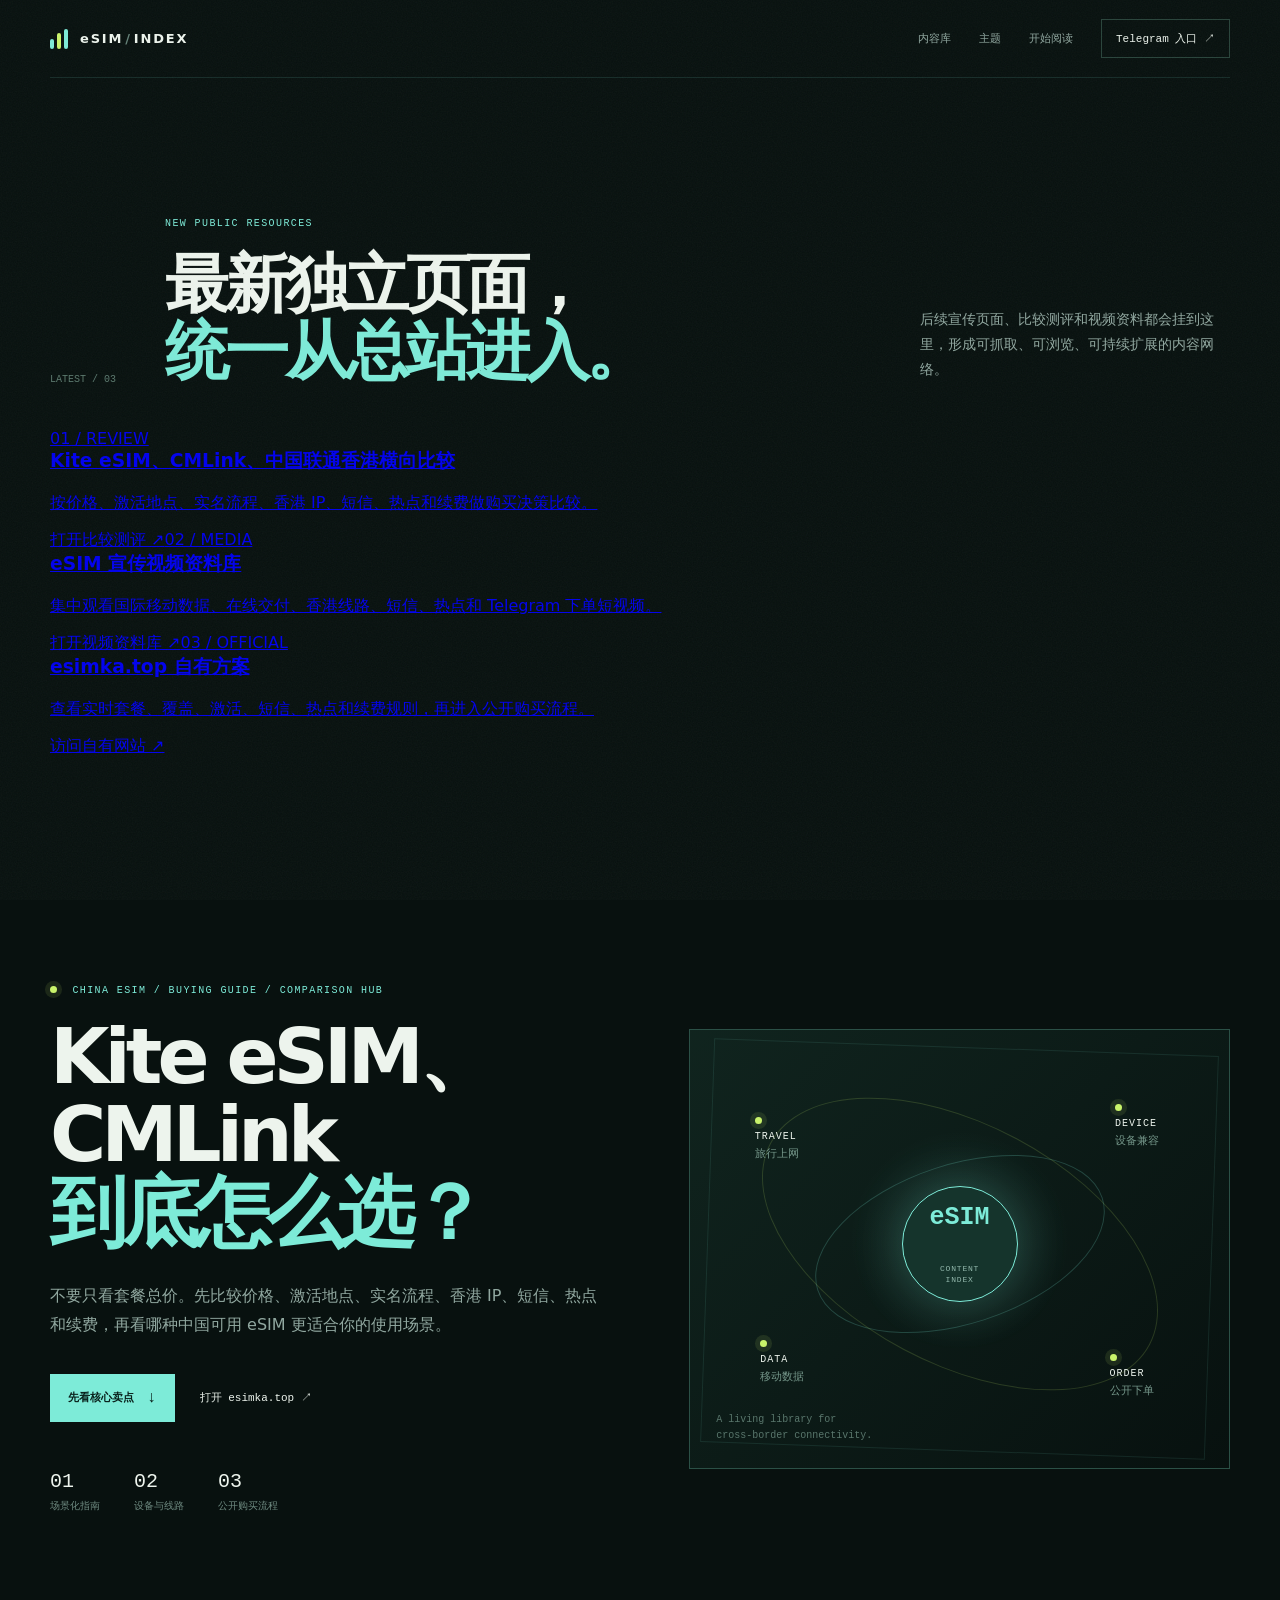
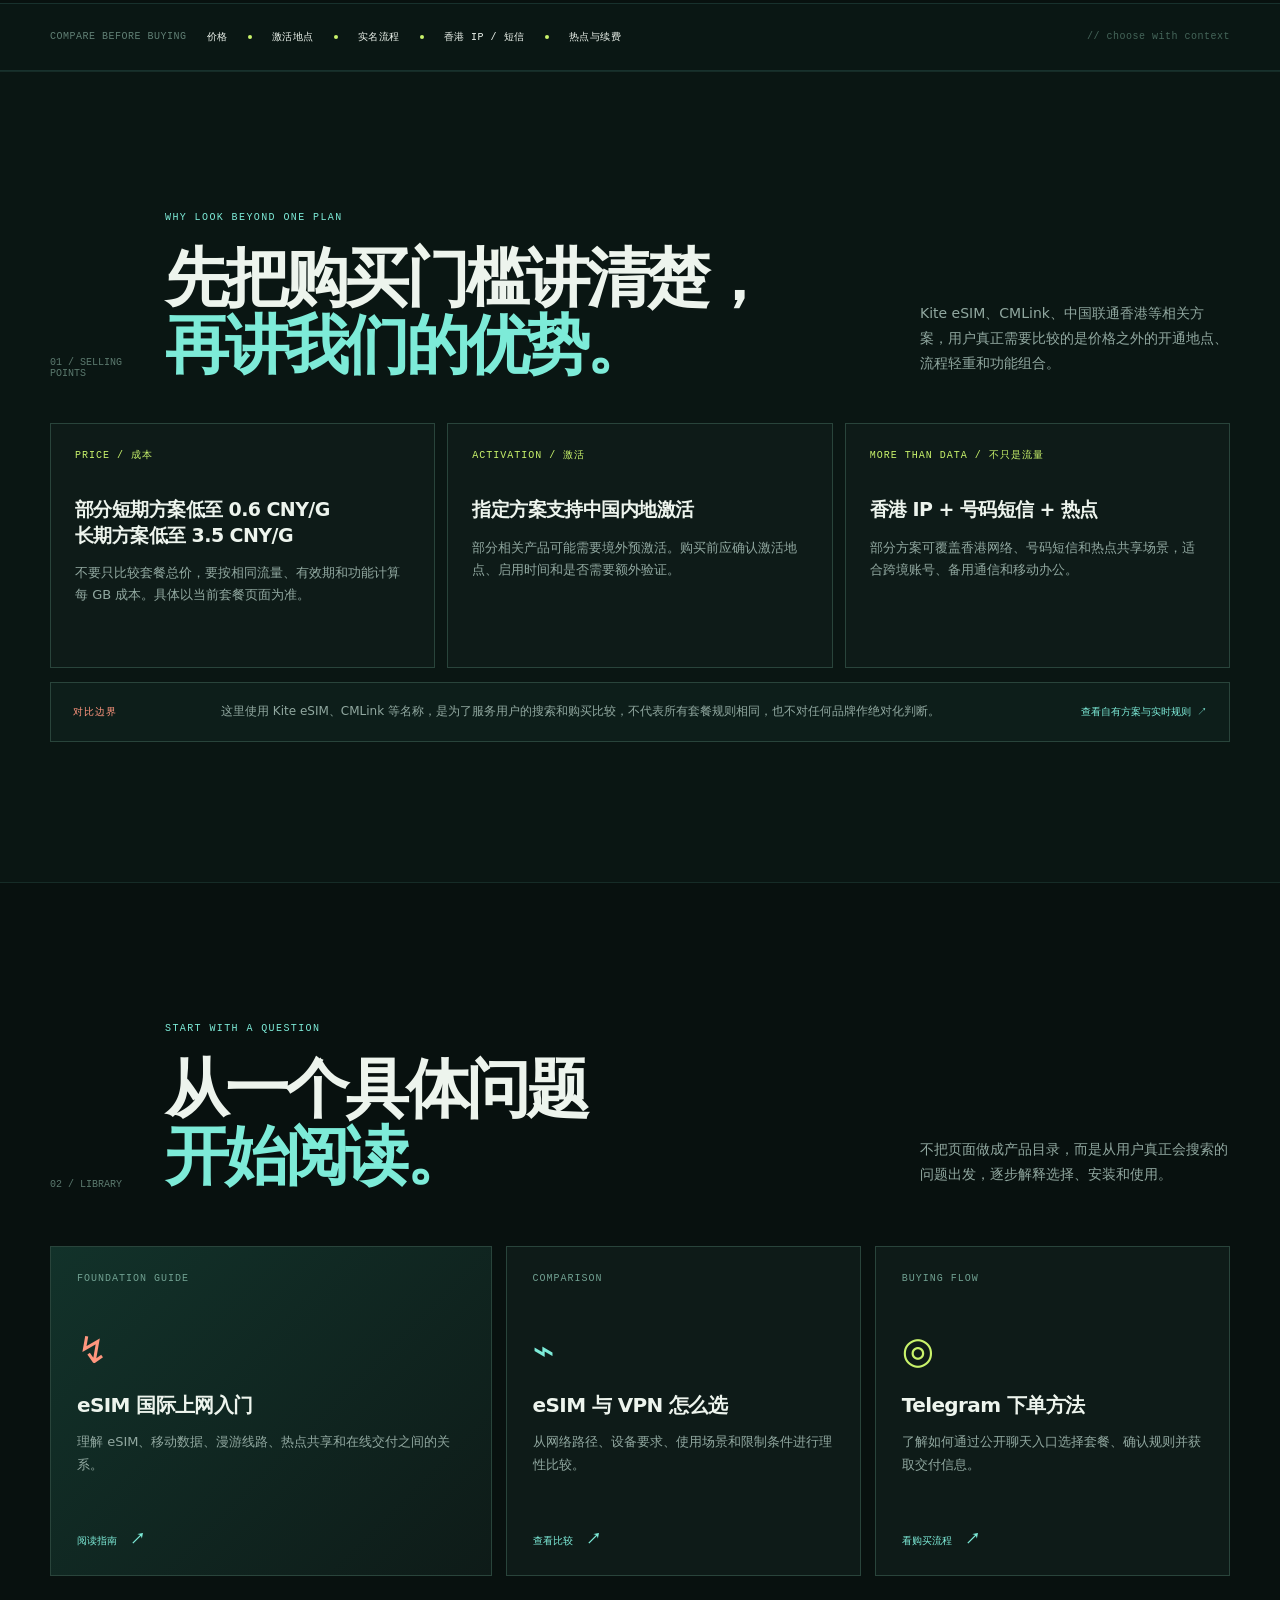
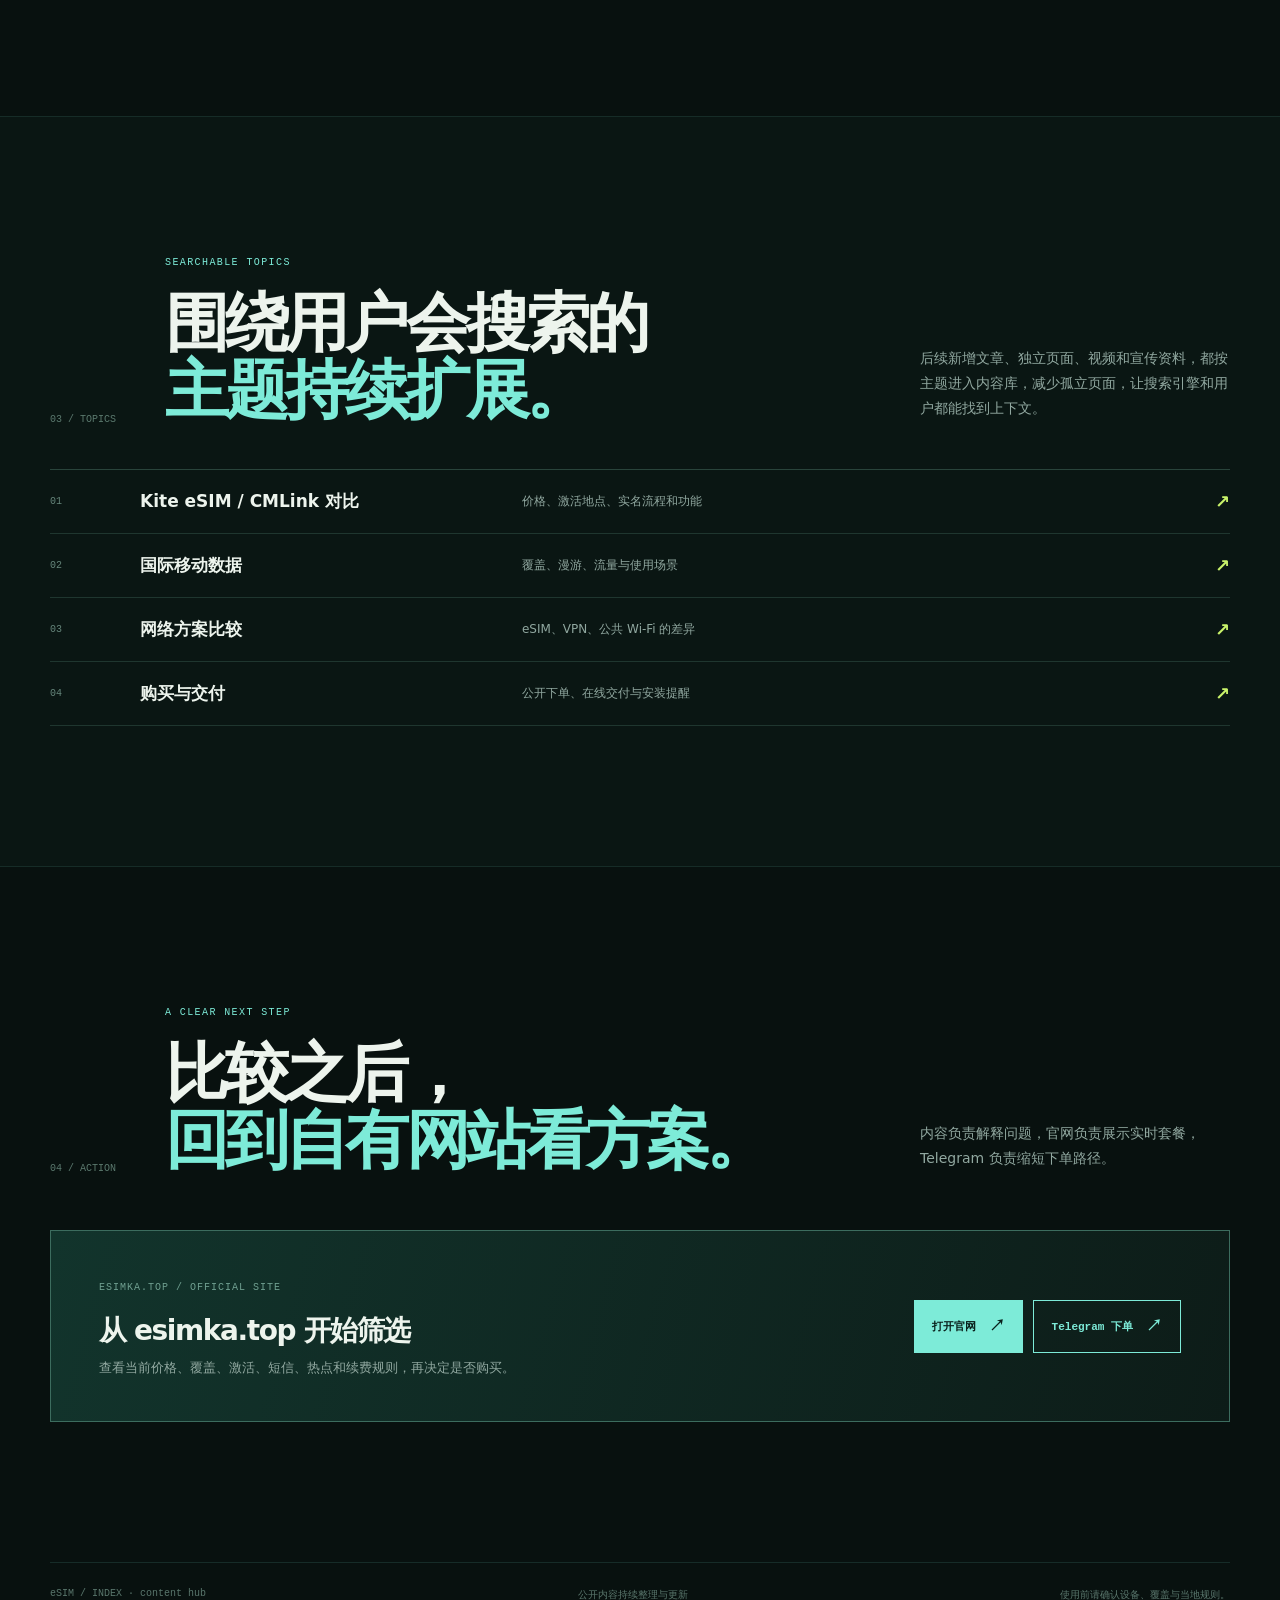
==== commit af386b7e: "Link comparison review and video showcase from hub" ====
--- a/index.html
+++ b/index.html
@@ -21,6 +21,7 @@
       {"@type":"WebSite","name":"eSIM 国际网络指南","url":"https://longco30jan4782-code.github.io/esim-content-hub/","inLanguage":"zh-CN","description":"面向旅行者、跨境用户和内容创作者的 eSIM 国际移动数据内容中枢。"},
       {"@type":"Organization","name":"eSIM Guide","url":"https://longco30jan4782-code.github.io/esim-content-hub/"},
       {"@type":"CollectionPage","name":"中国可用 eSIM 内容库","url":"https://longco30jan4782-code.github.io/esim-content-hub/","about":["Kite eSIM","CMLink","中国可用eSIM","旅行上网","移动数据","设备兼容"]},
+      {"@type":"ItemList","name":"最新 eSIM 公开专题","itemListElement":[{"@type":"ListItem","position":1,"name":"eSIM 视频宣传资料库","url":"https://longco30jan4782-code.github.io/esim-video-showcase/"},{"@type":"ListItem","position":2,"name":"Kite eSIM、CMLink、中国联通香港横向比较","url":"https://longco30jan4782-code.github.io/esim-compare-review/"}]},
       {"@type":"FAQPage","mainEntity":[{"@type":"Question","name":"选择中国可用 eSIM 要比较什么？","acceptedAnswer":{"@type":"Answer","text":"除了价格，还应比较激活地点、实名流程、覆盖、有效期、热点、短信和续费规则。"}},{"@type":"Question","name":"为什么要比较 Kite eSIM 和 CMLink？","acceptedAnswer":{"@type":"Answer","text":"它们代表用户常见的中国相关 eSIM 搜索和购买选项。比较的重点是帮助用户理解不同方案的价格、激活门槛和使用场景，不对任何品牌作绝对化判断。"}}]}
     ]
   }
@@ -36,6 +37,7 @@
   </header>
 
   <main>
+    <section class="resource-section section"><div class="shell"><div class="section-head compact"><div class="section-no">LATEST / 03</div><div><p class="eyebrow">NEW PUBLIC RESOURCES</p><h2>最新独立页面，<br><em>统一从总站进入。</em></h2></div><p class="section-lead">后续宣传页面、比较测评和视频资料都会挂到这里，形成可抓取、可浏览、可持续扩展的内容网络。</p></div><div class="resource-grid"><a class="resource-card" href="https://longco30jan4782-code.github.io/esim-compare-review/" target="_blank" rel="noopener"><span class="resource-index">01 / REVIEW</span><h3>Kite eSIM、CMLink、中国联通香港横向比较</h3><p>按价格、激活地点、实名流程、香港 IP、短信、热点和续费做购买决策比较。</p><span class="resource-link">打开比较测评 ↗</span></a><a class="resource-card" href="https://longco30jan4782-code.github.io/esim-video-showcase/" target="_blank" rel="noopener"><span class="resource-index">02 / MEDIA</span><h3>eSIM 宣传视频资料库</h3><p>集中观看国际移动数据、在线交付、香港线路、短信、热点和 Telegram 下单短视频。</p><span class="resource-link">打开视频资料库 ↗</span></a><a class="resource-card own" href="https://esimka.top" target="_blank" rel="noopener"><span class="resource-index">03 / OFFICIAL</span><h3>esimka.top 自有方案</h3><p>查看实时套餐、覆盖、激活、短信、热点和续费规则，再进入公开购买流程。</p><span class="resource-link">访问自有网站 ↗</span></a></div></div></section>
     <section class="hero shell">
       <div class="hero-copy">
         <p class="eyebrow"><span></span> CHINA ESIM / BUYING GUIDE / COMPARISON HUB</p>
--- a/styles.css
+++ b/styles.css
@@ -1,2 +1,3 @@
 :root{--bg:#08110f;--surface:#0e1b18;--surface2:#12241f;--line:#29443b;--text:#edf4ed;--muted:#91a8a0;--cyan:#7debd8;--lime:#c9f36b;--coral:#ff967e;--mono:"DM Mono",monospace;--sans:"Manrope",system-ui,sans-serif}*{box-sizing:border-box}html{scroll-behavior:smooth}body{margin:0;background:var(--bg);color:var(--text);font-family:var(--sans);overflow-x:hidden}.grain{position:fixed;inset:0;z-index:9;pointer-events:none;opacity:.045;background-image:url("data:image/svg+xml,%3Csvg xmlns='http://www.w3.org/2000/svg' width='150' height='150' viewBox='0 0 150 150'%3E%3Cfilter id='n'%3E%3CfeTurbulence type='fractalNoise' baseFrequency='.8' numOctaves='3'/%3E%3C/filter%3E%3Crect width='100%25' height='100%25' filter='url(%23n)'/%3E%3C/svg%3E")}.shell{width:min(1180px,calc(100% - 64px));margin-inline:auto}.topbar{height:78px;border-bottom:1px solid rgba(125,235,216,.12);display:flex;align-items:center;justify-content:space-between;position:relative;z-index:3}.brand{display:flex;align-items:center;gap:12px;color:var(--text);text-decoration:none;font:800 13px var(--sans);letter-spacing:.14em}.brand .muted{color:#648178;margin:0 2px}.brand-mark{display:flex;gap:3px;height:20px;align-items:flex-end}.brand-mark i{display:block;width:4px;border-radius:3px;background:var(--cyan)}.brand-mark i:nth-child(1){height:10px}.brand-mark i:nth-child(2){height:16px;background:var(--lime)}.brand-mark i:nth-child(3){height:20px}.topbar nav{display:flex;align-items:center;gap:28px}.topbar nav a{font:500 11px var(--mono);color:var(--muted);text-decoration:none}.topbar nav a:hover{color:var(--cyan)}.nav-cta{border:1px solid var(--line);padding:11px 14px;color:var(--text)!important}.menu{display:none;background:none;border:0;color:var(--cyan);font-size:23px;cursor:pointer}.hero{min-height:610px;display:grid;grid-template-columns:1fr .95fr;gap:70px;align-items:center;padding:88px 0 90px}.eyebrow{font:500 10px var(--mono);color:var(--cyan);letter-spacing:.14em;margin:0 0 22px}.eyebrow span{display:inline-block;width:7px;height:7px;background:var(--lime);border-radius:50%;margin-right:8px;box-shadow:0 0 0 5px rgba(201,243,107,.1)}h1,h2,h3,p{margin-top:0}.hero h1{font-size:clamp(46px,6vw,80px);line-height:1.02;letter-spacing:-.065em;margin-bottom:28px}.hero h1 em,h2 em{font-style:normal;color:var(--cyan)}.hero-text{max-width:560px;color:var(--muted);line-height:1.85;font-size:16px}.hero-actions{display:flex;align-items:center;gap:25px;margin:34px 0 48px}.button{display:inline-flex;align-items:center;gap:13px;text-decoration:none;font:600 11px var(--mono);padding:15px 18px}.button.primary{background:var(--cyan);color:#09201b}.button.primary:hover{background:var(--lime)}.button b{font-size:16px}.under-link{color:var(--text);font:500 11px var(--mono);text-decoration:none}.under-link:hover{color:var(--cyan)}.hero-stats{display:flex;gap:34px}.hero-stats div{display:flex;flex-direction:column;gap:6px}.hero-stats strong{font:500 20px var(--mono)}.hero-stats span{color:#6e8a80;font:10px var(--mono)}.signal-map{height:440px;position:relative;background:radial-gradient(circle at 50% 48%,rgba(125,235,216,.13),transparent 31%),linear-gradient(135deg,rgba(17,38,32,.9),rgba(7,17,15,.5));border:1px solid #2b5046;overflow:hidden}.signal-map:before{content:"";position:absolute;inset:17px;border:1px solid rgba(125,235,216,.1);transform:rotate(2deg)}.map-orbit{position:absolute;border:1px solid rgba(125,235,216,.21);border-radius:50%;left:50%;top:49%;transform:translate(-50%,-50%) rotate(-18deg)}.orbit-a{width:300px;height:160px}.orbit-b{width:430px;height:240px;transform:translate(-50%,-50%) rotate(28deg);border-color:rgba(201,243,107,.17)}.map-core{position:absolute;left:50%;top:49%;transform:translate(-50%,-50%);width:116px;height:116px;border-radius:50%;background:#15342c;border:1px solid var(--cyan);box-shadow:0 0 50px rgba(125,235,216,.22);display:grid;place-items:center;color:var(--cyan);font:700 25px var(--mono);text-align:center}.map-core small{display:block;font:8px var(--mono);letter-spacing:.1em;color:#92b8ac;line-height:1.4}.map-node{position:absolute;display:flex;flex-direction:column;gap:4px}.map-node:before{content:"";width:7px;height:7px;border-radius:50%;background:var(--lime);box-shadow:0 0 0 5px rgba(201,243,107,.1);margin-bottom:3px}.map-node b{font:500 10px var(--mono);color:var(--text);letter-spacing:.1em}.map-node span{font-size:11px;color:#75978a}.node-a{left:12%;top:20%}.node-b{right:13%;top:17%}.node-c{left:13%;bottom:19%}.node-d{right:14%;bottom:16%}.map-caption{position:absolute;left:26px;bottom:24px;color:#59766c;font:10px var(--mono);line-height:1.6}.ticker{border-block:1px solid rgba(125,235,216,.12);background:#0a1714}.ticker-inner{height:66px;display:flex;align-items:center;gap:20px;overflow:hidden;white-space:nowrap;color:#607f74;font:10px var(--mono);letter-spacing:.05em}.ticker-inner b{font-weight:500;color:var(--text)}.ticker-inner i{width:4px;height:4px;background:var(--lime);border-radius:50%}.ticker-code{margin-left:auto;color:#45665a}.section{padding:140px 0}.section-head{display:grid;grid-template-columns:90px 1fr 310px;gap:25px;align-items:end;margin-bottom:56px}.section-head.compact{margin-bottom:44px}.section-no{font:10px var(--mono);color:#5b796e;padding-top:8px}.section-head h2{font-size:clamp(38px,5vw,65px);line-height:1.05;letter-spacing:-.06em;margin:0}.section-lead{color:var(--muted);font-size:14px;line-height:1.8;margin:0 0 3px}.library-grid{display:grid;grid-template-columns:1.15fr .925fr .925fr;gap:14px}.library-card{min-height:330px;border:1px solid var(--line);background:var(--surface);padding:26px;display:flex;flex-direction:column;color:var(--text);text-decoration:none;transition:transform .2s,border-color .2s,background .2s}.library-card:hover{transform:translateY(-5px);border-color:#578b7b;background:var(--surface2)}.library-card.featured{background:linear-gradient(135deg,#12322a,#0e1b18)}.card-tag{font:10px var(--mono);color:#70a091;letter-spacing:.1em}.card-symbol{font-size:37px;color:var(--coral);margin:45px 0 20px}.card-symbol.cyan{color:var(--cyan)}.card-symbol.lime{color:var(--lime)}.library-card h3{font-size:20px;letter-spacing:-.03em;margin-bottom:12px}.library-card p{color:var(--muted);font-size:13px;line-height:1.75;margin-bottom:26px}.read{margin-top:auto;color:var(--cyan);font:10px var(--mono)}.read b{font-size:15px;margin-left:7px}.topics{background:#0a1613;border-block:1px solid rgba(125,235,216,.1)}.topic-list{border-top:1px solid var(--line)}.topic-list a{display:grid;grid-template-columns:70px 1.1fr 2fr 30px;align-items:center;gap:20px;padding:20px 0;border-bottom:1px solid rgba(41,68,59,.7);text-decoration:none;color:var(--text)}.topic-list a:hover strong{color:var(--cyan)}.topic-list span{font:10px var(--mono);color:#65857a}.topic-list strong{font-size:17px}.topic-list small{color:var(--muted);font-size:12px}.topic-list b{color:var(--lime);font-size:18px;text-align:right}.action-panel{border:1px solid #3c6c5e;background:linear-gradient(105deg,#12342c,#0d1c18);padding:44px 48px;display:flex;align-items:center;justify-content:space-between;gap:30px}.action-panel h3{font-size:28px;letter-spacing:-.05em;margin:18px 0 9px}.action-panel p{color:var(--muted);font-size:13px;margin:0}.footer{border-top:1px solid rgba(125,235,216,.12);padding:25px 0 45px;display:flex;justify-content:space-between;gap:20px;color:#59766c;font:10px var(--mono)}.footer span:last-child{text-align:right}@media(max-width:900px){.hero{grid-template-columns:1fr;gap:55px}.signal-map{max-width:650px}.section-head{grid-template-columns:60px 1fr}.section-lead{grid-column:2;max-width:540px}.library-grid{grid-template-columns:1fr 1fr}.library-card.featured{grid-column:1/-1}.topic-list a{grid-template-columns:55px 1.3fr 2fr 25px}}@media(max-width:650px){.shell{width:calc(100% - 36px)}.topbar{height:66px}.topbar nav{display:none;position:absolute;top:65px;left:0;right:0;background:#0b1715;border:1px solid var(--line);padding:18px;flex-direction:column;align-items:stretch;gap:18px}.topbar nav.open{display:flex}.menu{display:block}.hero{padding:60px 0 70px}.hero h1{font-size:46px}.hero-text{font-size:15px}.hero-actions{flex-wrap:wrap;margin-bottom:38px}.hero-stats{gap:17px;justify-content:space-between}.hero-stats strong{font-size:17px}.signal-map{height:360px}.map-node{transform:scale(.85)}.ticker-inner{gap:11px}.ticker-inner b:nth-of-type(n+4),.ticker-inner i:nth-of-type(n+4){display:none}.ticker-code{display:none}.section{padding:94px 0}.section-head{display:block;margin-bottom:38px}.section-no{margin-bottom:27px}.section-lead{margin-top:24px}.library-grid{grid-template-columns:1fr}.library-card.featured{grid-column:auto}.library-card{min-height:285px}.topic-list a{grid-template-columns:35px 1fr 20px;gap:11px}.topic-list small{grid-column:2}.topic-list b{grid-column:3;grid-row:1/3}.topic-list strong{font-size:15px}.action-panel{display:block;padding:32px 24px}.action-panel .button{margin-top:27px}.footer{flex-wrap:wrap;font-size:9px}.footer span:last-child{text-align:left;width:100%}}
 @import url('./article.css');
+.comparison-section{background:#0a1613;border-block:1px solid rgba(125,235,216,.1)}.comparison-grid{display:grid;grid-template-columns:repeat(3,1fr);gap:12px}.comparison-grid article{background:var(--surface);border:1px solid var(--line);padding:24px;min-height:245px}.comparison-grid article:hover{border-color:#5a8f7f}.comparison-grid span{display:block;color:var(--lime);font:10px var(--mono);letter-spacing:.1em;margin-bottom:35px}.comparison-grid strong{display:block;font-size:19px;line-height:1.35;letter-spacing:-.03em;margin-bottom:14px}.comparison-grid p{color:var(--muted);font-size:13px;line-height:1.7;margin:0}.comparison-note{margin-top:14px;padding:19px 22px;border:1px solid var(--line);display:grid;grid-template-columns:130px 1fr auto;gap:18px;align-items:center;background:rgba(18,37,31,.55)}.comparison-note b{font:500 10px var(--mono);color:var(--coral);letter-spacing:.1em}.comparison-note span{color:var(--muted);font-size:12px;line-height:1.65}.comparison-note a{color:var(--cyan);font:10px var(--mono);text-decoration:none;white-space:nowrap}.comparison-note a:hover{color:var(--lime)}.action-buttons{display:flex;gap:10px;flex-wrap:wrap}.button.secondary{border:1px solid var(--cyan);color:var(--cyan)}.button.secondary:hover{background:rgba(125,235,216,.1)}@media(max-width:900px){.comparison-grid{grid-template-columns:1fr 1fr}.comparison-grid article:last-child{grid-column:1/-1}.comparison-note{grid-template-columns:1fr}.comparison-note a{justify-self:start}}@media(max-width:650px){.comparison-grid{grid-template-columns:1fr}.comparison-grid article:last-child{grid-column:auto}.comparison-note{padding:17px}.action-buttons{margin-top:25px}}
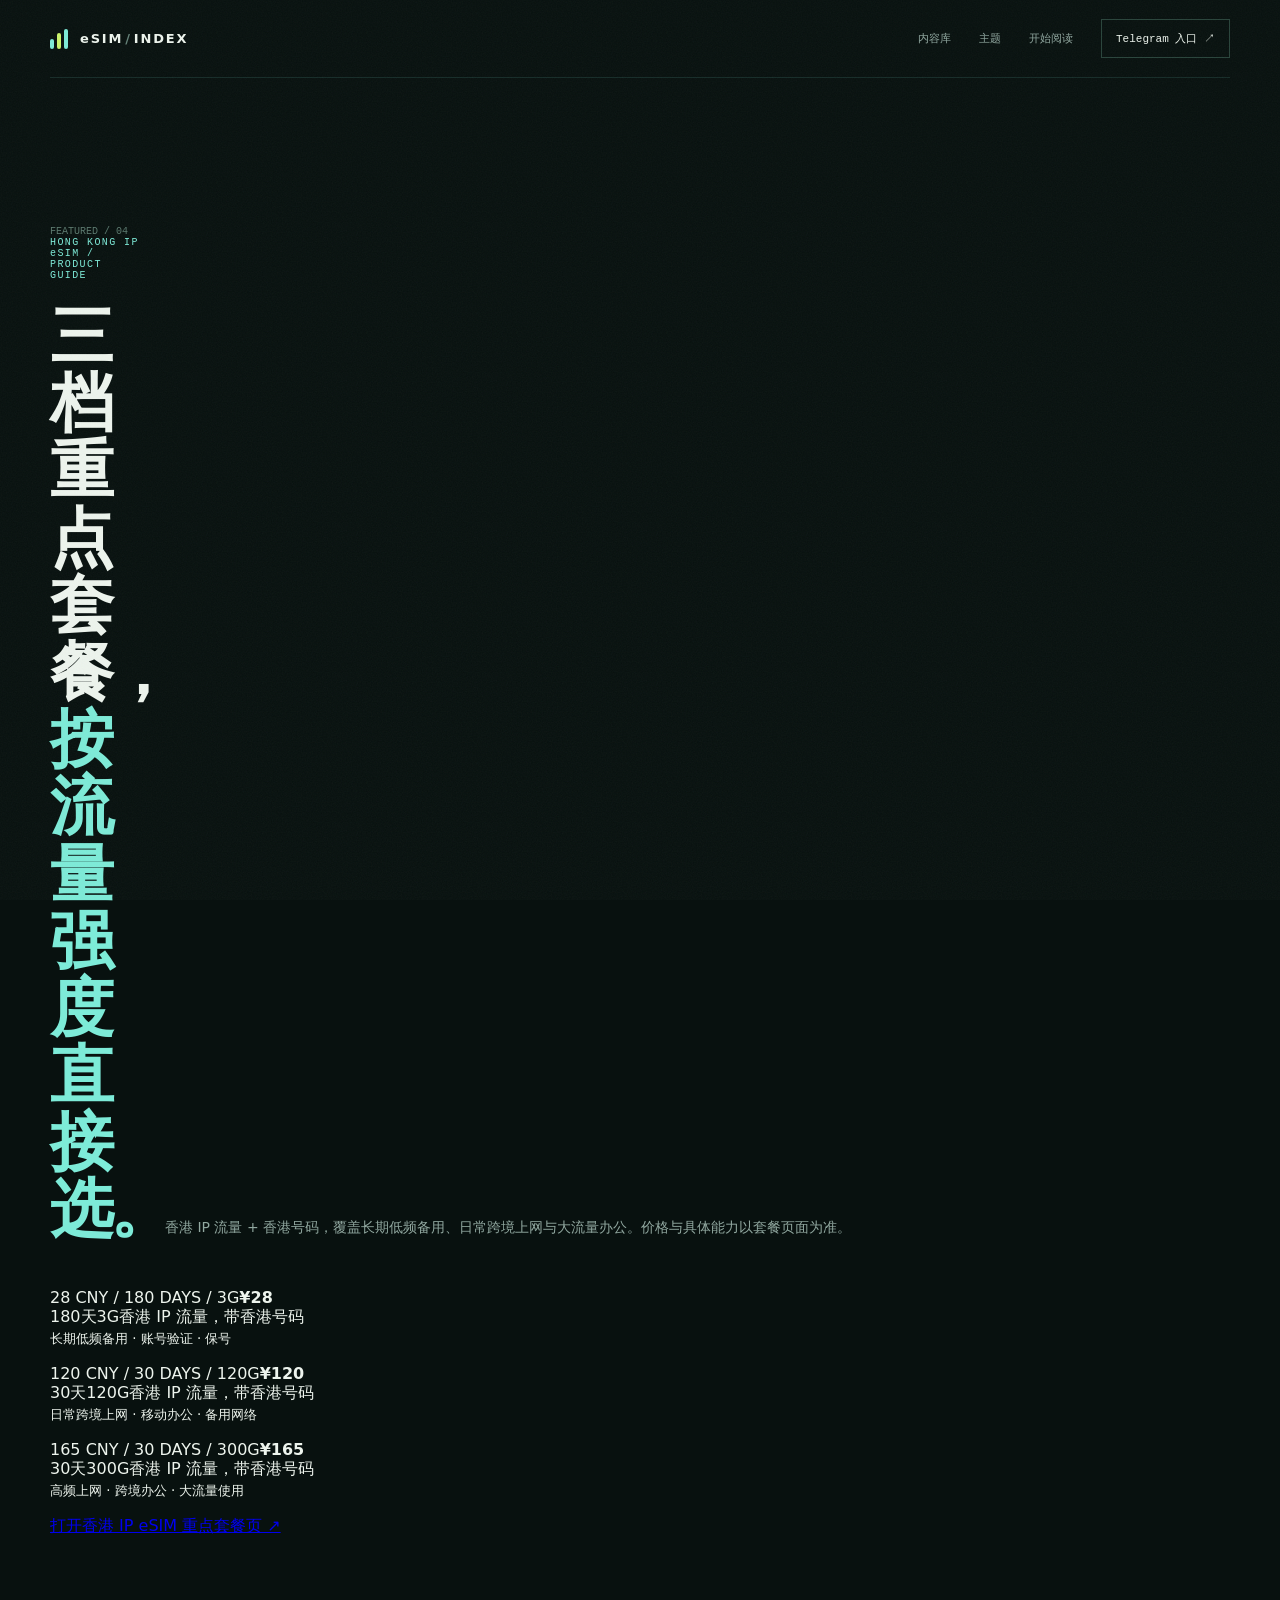
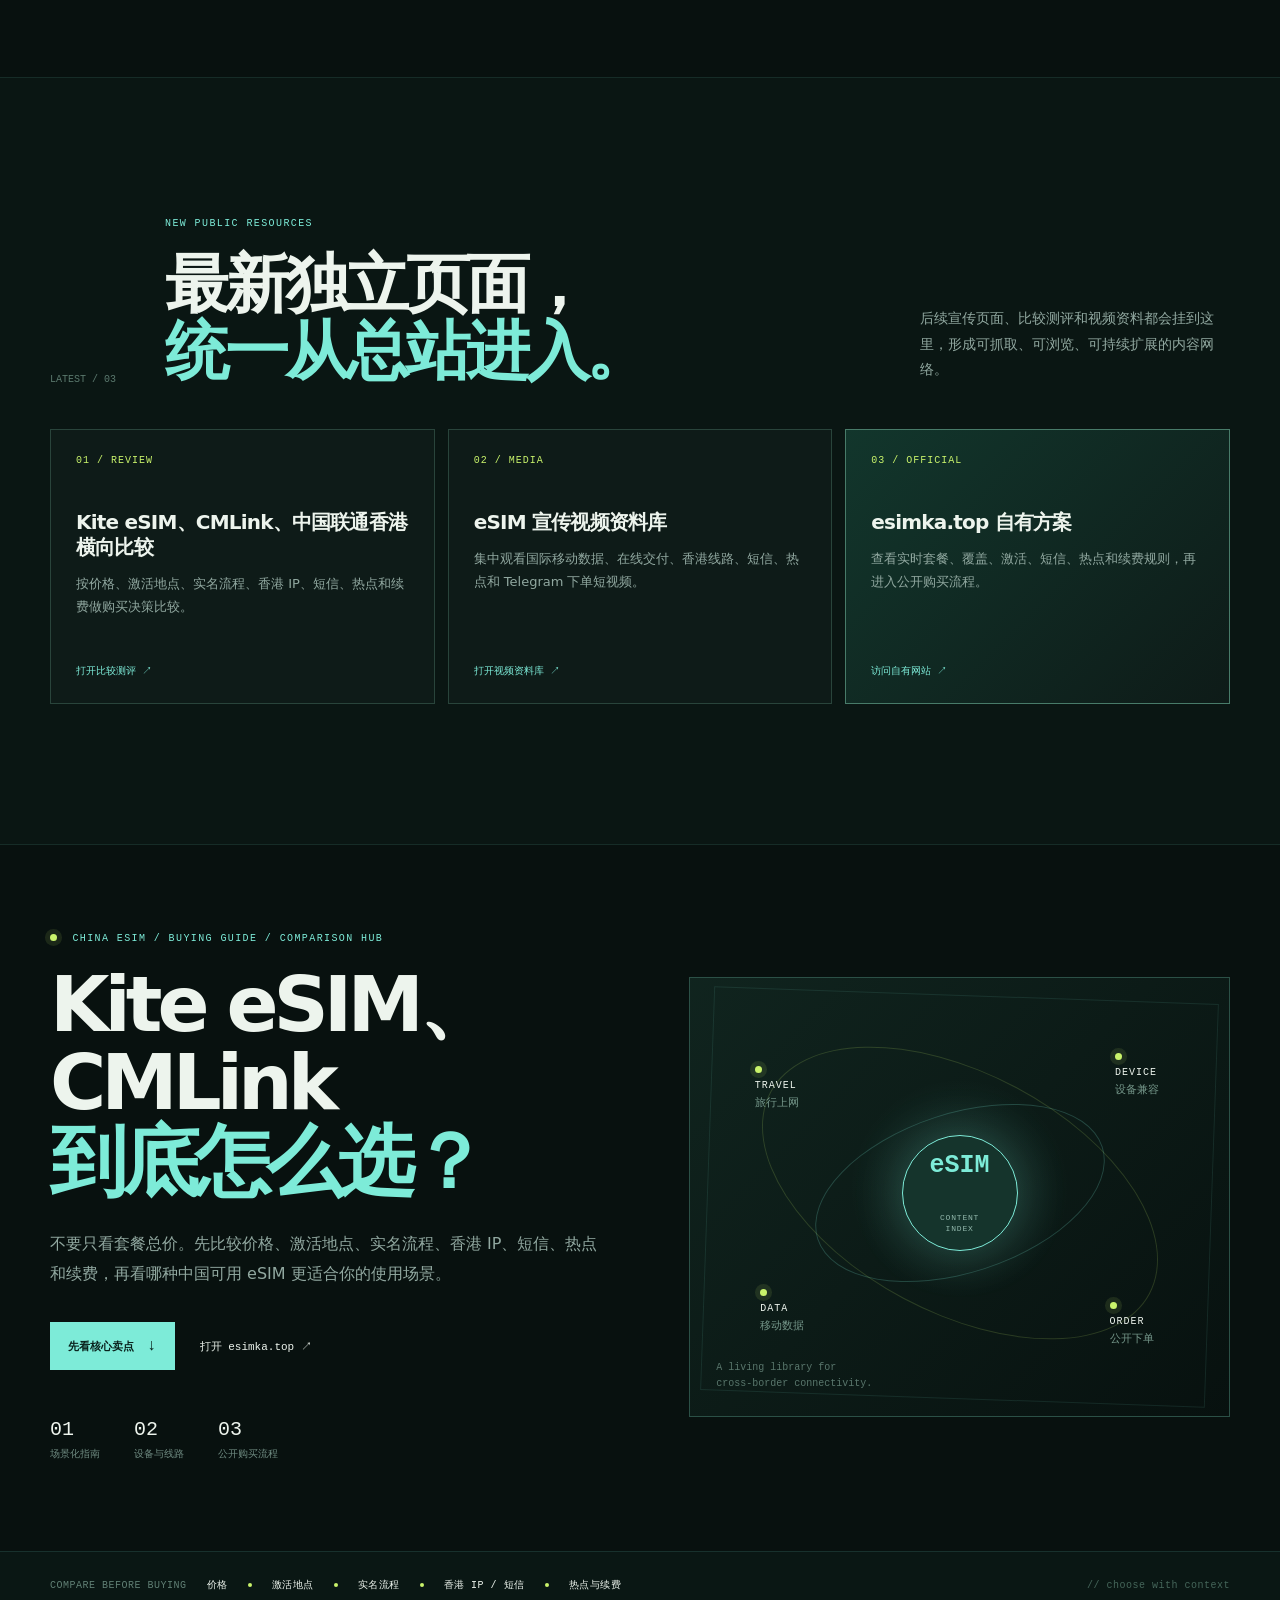
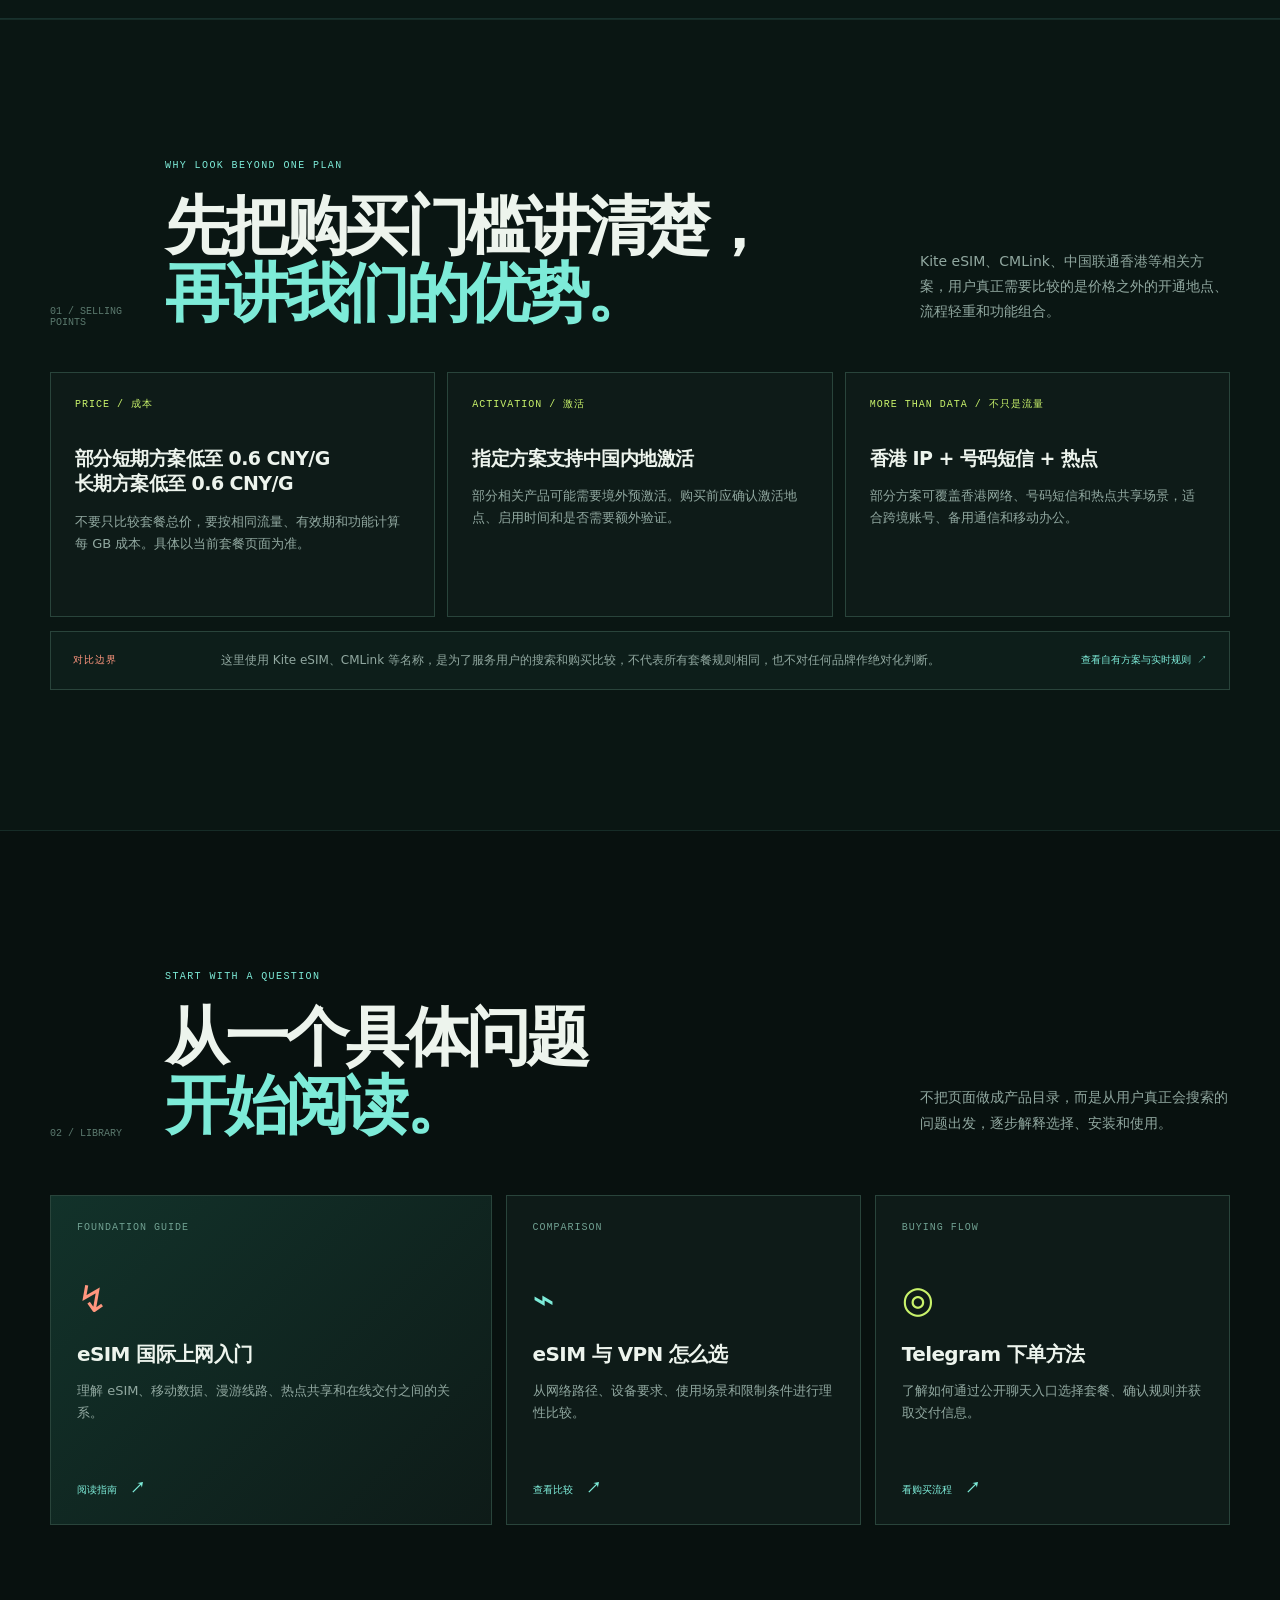
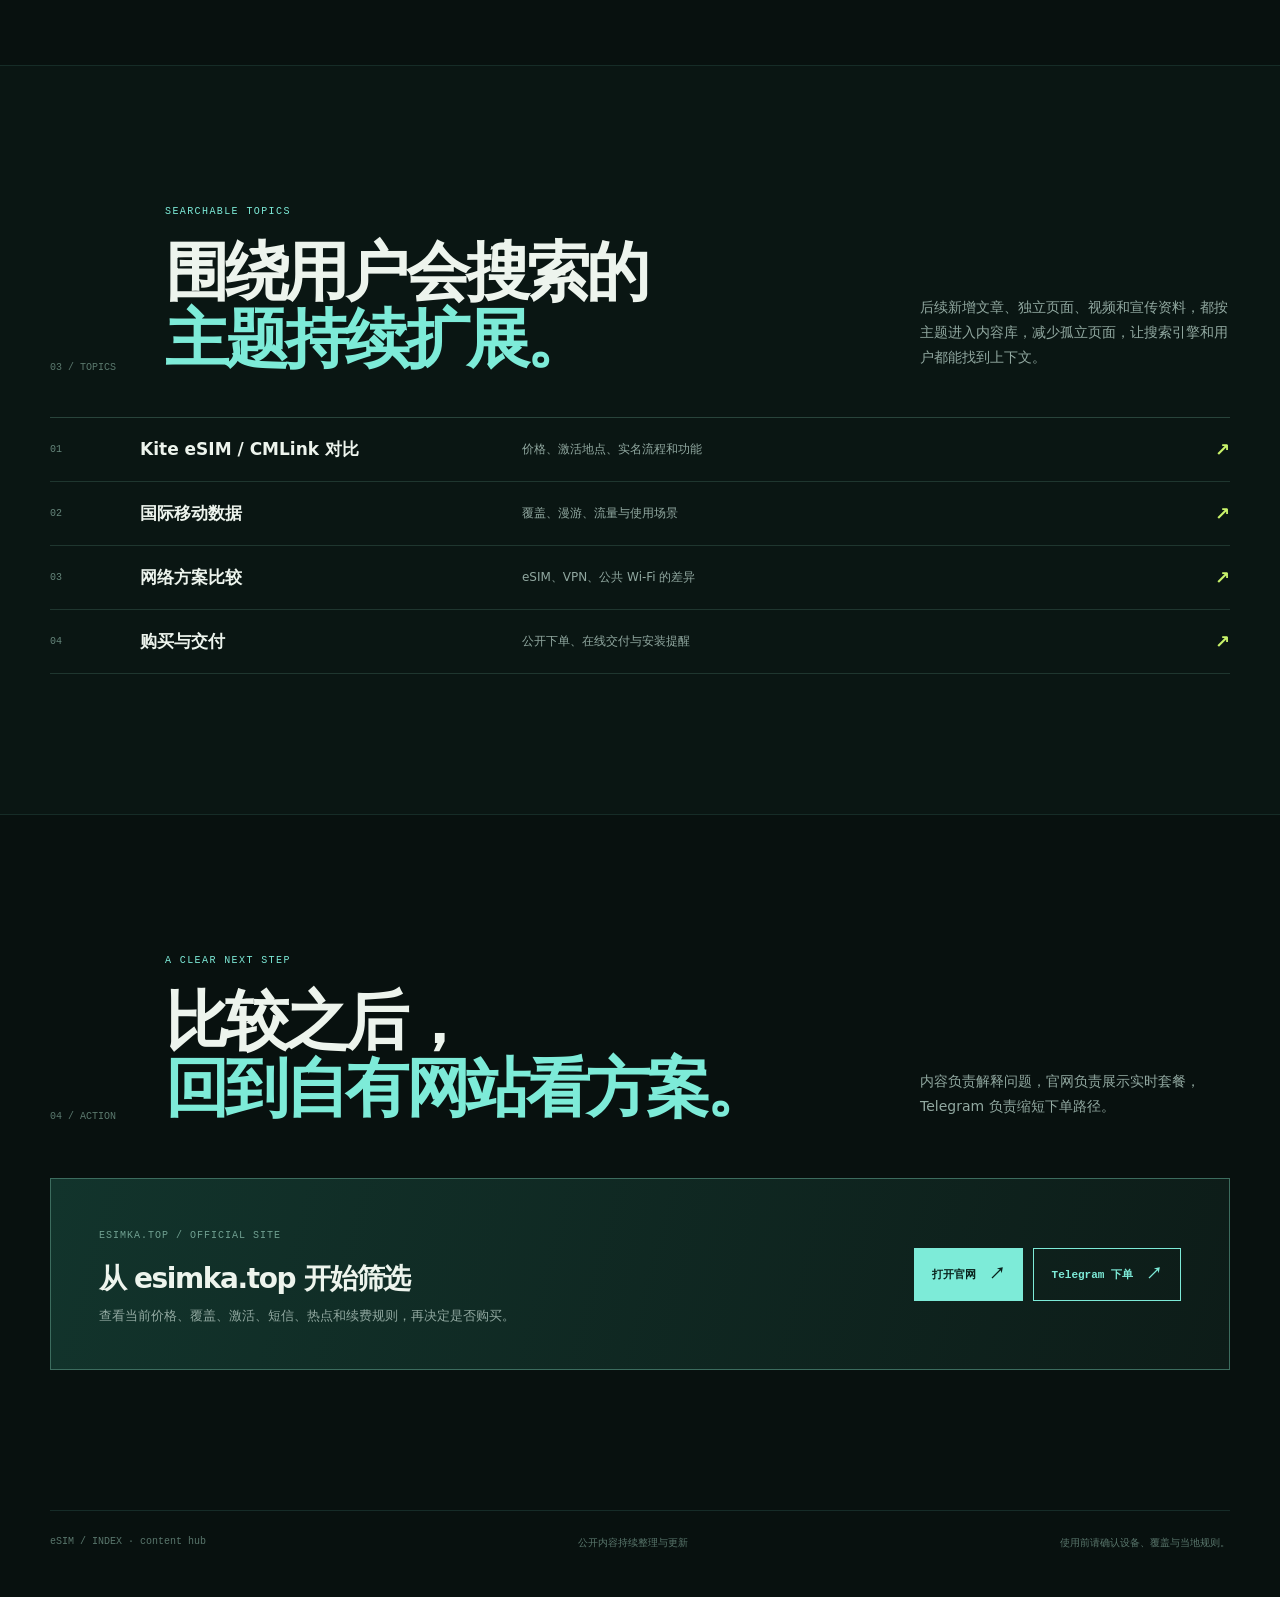
==== commit 105b9195: "Add Hong Kong IP eSIM product hub link" ====
--- a/index.html
+++ b/index.html
@@ -21,7 +21,7 @@
       {"@type":"WebSite","name":"eSIM 国际网络指南","url":"https://longco30jan4782-code.github.io/esim-content-hub/","inLanguage":"zh-CN","description":"面向旅行者、跨境用户和内容创作者的 eSIM 国际移动数据内容中枢。"},
       {"@type":"Organization","name":"eSIM Guide","url":"https://longco30jan4782-code.github.io/esim-content-hub/"},
       {"@type":"CollectionPage","name":"中国可用 eSIM 内容库","url":"https://longco30jan4782-code.github.io/esim-content-hub/","about":["Kite eSIM","CMLink","中国可用eSIM","旅行上网","移动数据","设备兼容"]},
-      {"@type":"ItemList","name":"最新 eSIM 公开专题","itemListElement":[{"@type":"ListItem","position":1,"name":"eSIM 视频宣传资料库","url":"https://longco30jan4782-code.github.io/esim-video-showcase/"},{"@type":"ListItem","position":2,"name":"Kite eSIM、CMLink、中国联通香港横向比较","url":"https://longco30jan4782-code.github.io/esim-compare-review/"}]},
+      {"@type":"ItemList","name":"最新 eSIM 公开专题","itemListElement":[{"@type":"ListItem","position":1,"name":"eSIM 视频宣传资料库","url":"https://longco30jan4782-code.github.io/esim-video-showcase/"},{"@type":"ListItem","position":2,"name":"Kite eSIM、CMLink、中国联通香港横向比较","url":"https://longco30jan4782-code.github.io/esim-compare-review/"},{"@type":"ListItem","position":3,"name":"香港 IP eSIM 三档重点套餐","url":"https://longco30jan4782-code.github.io/esim-hk-ip-plans/"}]},
       {"@type":"FAQPage","mainEntity":[{"@type":"Question","name":"选择中国可用 eSIM 要比较什么？","acceptedAnswer":{"@type":"Answer","text":"除了价格，还应比较激活地点、实名流程、覆盖、有效期、热点、短信和续费规则。"}},{"@type":"Question","name":"为什么要比较 Kite eSIM 和 CMLink？","acceptedAnswer":{"@type":"Answer","text":"它们代表用户常见的中国相关 eSIM 搜索和购买选项。比较的重点是帮助用户理解不同方案的价格、激活门槛和使用场景，不对任何品牌作绝对化判断。"}}]}
     ]
   }
@@ -37,6 +37,7 @@
   </header>
 
   <main>
+    <section class="featured-plan-section section"><div class="shell"><div class="section-head compact"><div><div class="section-no">FEATURED / 04</div><p class="eyebrow">HONG KONG IP eSIM / PRODUCT GUIDE</p><h2>三档重点套餐，<br><em>按流量强度直接选。</em></h2></div><p class="section-lead">香港 IP 流量 + 香港号码，覆盖长期低频备用、日常跨境上网与大流量办公。价格与具体能力以套餐页面为准。</p></div><div class="featured-plan-card"><div><span class="featured-label">28 CNY / 180 DAYS / 3G</span><strong>¥28</strong><p>180天3G香港 IP 流量，带香港号码<br><small>长期低频备用 · 账号验证 · 保号</small></p></div><div><span class="featured-label">120 CNY / 30 DAYS / 120G</span><strong>¥120</strong><p>30天120G香港 IP 流量，带香港号码<br><small>日常跨境上网 · 移动办公 · 备用网络</small></p></div><div class="featured-hot"><span class="featured-label">165 CNY / 30 DAYS / 300G</span><strong>¥165</strong><p>30天300G香港 IP 流量，带香港号码<br><small>高频上网 · 跨境办公 · 大流量使用</small></p></div></div><a class="featured-plan-link" href="https://longco30jan4782-code.github.io/esim-hk-ip-plans/" target="_blank" rel="noopener">打开香港 IP eSIM 重点套餐页 ↗</a></div></section>
     <section class="resource-section section"><div class="shell"><div class="section-head compact"><div class="section-no">LATEST / 03</div><div><p class="eyebrow">NEW PUBLIC RESOURCES</p><h2>最新独立页面，<br><em>统一从总站进入。</em></h2></div><p class="section-lead">后续宣传页面、比较测评和视频资料都会挂到这里，形成可抓取、可浏览、可持续扩展的内容网络。</p></div><div class="resource-grid"><a class="resource-card" href="https://longco30jan4782-code.github.io/esim-compare-review/" target="_blank" rel="noopener"><span class="resource-index">01 / REVIEW</span><h3>Kite eSIM、CMLink、中国联通香港横向比较</h3><p>按价格、激活地点、实名流程、香港 IP、短信、热点和续费做购买决策比较。</p><span class="resource-link">打开比较测评 ↗</span></a><a class="resource-card" href="https://longco30jan4782-code.github.io/esim-video-showcase/" target="_blank" rel="noopener"><span class="resource-index">02 / MEDIA</span><h3>eSIM 宣传视频资料库</h3><p>集中观看国际移动数据、在线交付、香港线路、短信、热点和 Telegram 下单短视频。</p><span class="resource-link">打开视频资料库 ↗</span></a><a class="resource-card own" href="https://esimka.top" target="_blank" rel="noopener"><span class="resource-index">03 / OFFICIAL</span><h3>esimka.top 自有方案</h3><p>查看实时套餐、覆盖、激活、短信、热点和续费规则，再进入公开购买流程。</p><span class="resource-link">访问自有网站 ↗</span></a></div></div></section>
     <section class="hero shell">
       <div class="hero-copy">
@@ -55,7 +56,7 @@
 
     <section class="ticker"><div class="shell ticker-inner"><span>COMPARE BEFORE BUYING</span><b>价格</b><i></i><b>激活地点</b><i></i><b>实名流程</b><i></i><b>香港 IP / 短信</b><i></i><b>热点与续费</b><span class="ticker-code">// choose with context</span></div></section>
 
-    <section class="section comparison-section" id="comparison"><div class="shell"><div class="section-head compact"><div class="section-no">01 / SELLING POINTS</div><div><p class="eyebrow">WHY LOOK BEYOND ONE PLAN</p><h2>先把购买门槛讲清楚，<br><em>再讲我们的优势。</em></h2></div><p class="section-lead">Kite eSIM、CMLink、中国联通香港等相关方案，用户真正需要比较的是价格之外的开通地点、流程轻重和功能组合。</p></div><div class="comparison-grid"><article><span>PRICE / 成本</span><strong>部分短期方案低至 0.6 CNY/G<br>长期方案低至 3.5 CNY/G</strong><p>不要只比较套餐总价，要按相同流量、有效期和功能计算每 GB 成本。具体以当前套餐页面为准。</p></article><article><span>ACTIVATION / 激活</span><strong>指定方案支持中国内地激活</strong><p>部分相关产品可能需要境外预激活。购买前应确认激活地点、启用时间和是否需要额外验证。</p></article><article><span>MORE THAN DATA / 不只是流量</span><strong>香港 IP + 号码短信 + 热点</strong><p>部分方案可覆盖香港网络、号码短信和热点共享场景，适合跨境账号、备用通信和移动办公。</p></article></div><div class="comparison-note"><b>对比边界</b><span>这里使用 Kite eSIM、CMLink 等名称，是为了服务用户的搜索和购买比较，不代表所有套餐规则相同，也不对任何品牌作绝对化判断。</span><a href="https://esimka.top" target="_blank" rel="noopener">查看自有方案与实时规则 ↗</a></div></div></section>
+    <section class="section comparison-section" id="comparison"><div class="shell"><div class="section-head compact"><div class="section-no">01 / SELLING POINTS</div><div><p class="eyebrow">WHY LOOK BEYOND ONE PLAN</p><h2>先把购买门槛讲清楚，<br><em>再讲我们的优势。</em></h2></div><p class="section-lead">Kite eSIM、CMLink、中国联通香港等相关方案，用户真正需要比较的是价格之外的开通地点、流程轻重和功能组合。</p></div><div class="comparison-grid"><article><span>PRICE / 成本</span><strong>部分短期方案低至 0.6 CNY/G<br>长期方案低至 0.6 CNY/G</strong><p>不要只比较套餐总价，要按相同流量、有效期和功能计算每 GB 成本。具体以当前套餐页面为准。</p></article><article><span>ACTIVATION / 激活</span><strong>指定方案支持中国内地激活</strong><p>部分相关产品可能需要境外预激活。购买前应确认激活地点、启用时间和是否需要额外验证。</p></article><article><span>MORE THAN DATA / 不只是流量</span><strong>香港 IP + 号码短信 + 热点</strong><p>部分方案可覆盖香港网络、号码短信和热点共享场景，适合跨境账号、备用通信和移动办公。</p></article></div><div class="comparison-note"><b>对比边界</b><span>这里使用 Kite eSIM、CMLink 等名称，是为了服务用户的搜索和购买比较，不代表所有套餐规则相同，也不对任何品牌作绝对化判断。</span><a href="https://esimka.top" target="_blank" rel="noopener">查看自有方案与实时规则 ↗</a></div></div></section>
 
     <section class="section shell" id="library">
       <div class="section-head"><div class="section-no">02 / LIBRARY</div><div><p class="eyebrow">START WITH A QUESTION</p><h2>从一个具体问题<br><em>开始阅读。</em></h2></div><p class="section-lead">不把页面做成产品目录，而是从用户真正会搜索的问题出发，逐步解释选择、安装和使用。</p></div>
--- a/styles.css
+++ b/styles.css
@@ -1,3 +1,4 @@
 :root{--bg:#08110f;--surface:#0e1b18;--surface2:#12241f;--line:#29443b;--text:#edf4ed;--muted:#91a8a0;--cyan:#7debd8;--lime:#c9f36b;--coral:#ff967e;--mono:"DM Mono",monospace;--sans:"Manrope",system-ui,sans-serif}*{box-sizing:border-box}html{scroll-behavior:smooth}body{margin:0;background:var(--bg);color:var(--text);font-family:var(--sans);overflow-x:hidden}.grain{position:fixed;inset:0;z-index:9;pointer-events:none;opacity:.045;background-image:url("data:image/svg+xml,%3Csvg xmlns='http://www.w3.org/2000/svg' width='150' height='150' viewBox='0 0 150 150'%3E%3Cfilter id='n'%3E%3CfeTurbulence type='fractalNoise' baseFrequency='.8' numOctaves='3'/%3E%3C/filter%3E%3Crect width='100%25' height='100%25' filter='url(%23n)'/%3E%3C/svg%3E")}.shell{width:min(1180px,calc(100% - 64px));margin-inline:auto}.topbar{height:78px;border-bottom:1px solid rgba(125,235,216,.12);display:flex;align-items:center;justify-content:space-between;position:relative;z-index:3}.brand{display:flex;align-items:center;gap:12px;color:var(--text);text-decoration:none;font:800 13px var(--sans);letter-spacing:.14em}.brand .muted{color:#648178;margin:0 2px}.brand-mark{display:flex;gap:3px;height:20px;align-items:flex-end}.brand-mark i{display:block;width:4px;border-radius:3px;background:var(--cyan)}.brand-mark i:nth-child(1){height:10px}.brand-mark i:nth-child(2){height:16px;background:var(--lime)}.brand-mark i:nth-child(3){height:20px}.topbar nav{display:flex;align-items:center;gap:28px}.topbar nav a{font:500 11px var(--mono);color:var(--muted);text-decoration:none}.topbar nav a:hover{color:var(--cyan)}.nav-cta{border:1px solid var(--line);padding:11px 14px;color:var(--text)!important}.menu{display:none;background:none;border:0;color:var(--cyan);font-size:23px;cursor:pointer}.hero{min-height:610px;display:grid;grid-template-columns:1fr .95fr;gap:70px;align-items:center;padding:88px 0 90px}.eyebrow{font:500 10px var(--mono);color:var(--cyan);letter-spacing:.14em;margin:0 0 22px}.eyebrow span{display:inline-block;width:7px;height:7px;background:var(--lime);border-radius:50%;margin-right:8px;box-shadow:0 0 0 5px rgba(201,243,107,.1)}h1,h2,h3,p{margin-top:0}.hero h1{font-size:clamp(46px,6vw,80px);line-height:1.02;letter-spacing:-.065em;margin-bottom:28px}.hero h1 em,h2 em{font-style:normal;color:var(--cyan)}.hero-text{max-width:560px;color:var(--muted);line-height:1.85;font-size:16px}.hero-actions{display:flex;align-items:center;gap:25px;margin:34px 0 48px}.button{display:inline-flex;align-items:center;gap:13px;text-decoration:none;font:600 11px var(--mono);padding:15px 18px}.button.primary{background:var(--cyan);color:#09201b}.button.primary:hover{background:var(--lime)}.button b{font-size:16px}.under-link{color:var(--text);font:500 11px var(--mono);text-decoration:none}.under-link:hover{color:var(--cyan)}.hero-stats{display:flex;gap:34px}.hero-stats div{display:flex;flex-direction:column;gap:6px}.hero-stats strong{font:500 20px var(--mono)}.hero-stats span{color:#6e8a80;font:10px var(--mono)}.signal-map{height:440px;position:relative;background:radial-gradient(circle at 50% 48%,rgba(125,235,216,.13),transparent 31%),linear-gradient(135deg,rgba(17,38,32,.9),rgba(7,17,15,.5));border:1px solid #2b5046;overflow:hidden}.signal-map:before{content:"";position:absolute;inset:17px;border:1px solid rgba(125,235,216,.1);transform:rotate(2deg)}.map-orbit{position:absolute;border:1px solid rgba(125,235,216,.21);border-radius:50%;left:50%;top:49%;transform:translate(-50%,-50%) rotate(-18deg)}.orbit-a{width:300px;height:160px}.orbit-b{width:430px;height:240px;transform:translate(-50%,-50%) rotate(28deg);border-color:rgba(201,243,107,.17)}.map-core{position:absolute;left:50%;top:49%;transform:translate(-50%,-50%);width:116px;height:116px;border-radius:50%;background:#15342c;border:1px solid var(--cyan);box-shadow:0 0 50px rgba(125,235,216,.22);display:grid;place-items:center;color:var(--cyan);font:700 25px var(--mono);text-align:center}.map-core small{display:block;font:8px var(--mono);letter-spacing:.1em;color:#92b8ac;line-height:1.4}.map-node{position:absolute;display:flex;flex-direction:column;gap:4px}.map-node:before{content:"";width:7px;height:7px;border-radius:50%;background:var(--lime);box-shadow:0 0 0 5px rgba(201,243,107,.1);margin-bottom:3px}.map-node b{font:500 10px var(--mono);color:var(--text);letter-spacing:.1em}.map-node span{font-size:11px;color:#75978a}.node-a{left:12%;top:20%}.node-b{right:13%;top:17%}.node-c{left:13%;bottom:19%}.node-d{right:14%;bottom:16%}.map-caption{position:absolute;left:26px;bottom:24px;color:#59766c;font:10px var(--mono);line-height:1.6}.ticker{border-block:1px solid rgba(125,235,216,.12);background:#0a1714}.ticker-inner{height:66px;display:flex;align-items:center;gap:20px;overflow:hidden;white-space:nowrap;color:#607f74;font:10px var(--mono);letter-spacing:.05em}.ticker-inner b{font-weight:500;color:var(--text)}.ticker-inner i{width:4px;height:4px;background:var(--lime);border-radius:50%}.ticker-code{margin-left:auto;color:#45665a}.section{padding:140px 0}.section-head{display:grid;grid-template-columns:90px 1fr 310px;gap:25px;align-items:end;margin-bottom:56px}.section-head.compact{margin-bottom:44px}.section-no{font:10px var(--mono);color:#5b796e;padding-top:8px}.section-head h2{font-size:clamp(38px,5vw,65px);line-height:1.05;letter-spacing:-.06em;margin:0}.section-lead{color:var(--muted);font-size:14px;line-height:1.8;margin:0 0 3px}.library-grid{display:grid;grid-template-columns:1.15fr .925fr .925fr;gap:14px}.library-card{min-height:330px;border:1px solid var(--line);background:var(--surface);padding:26px;display:flex;flex-direction:column;color:var(--text);text-decoration:none;transition:transform .2s,border-color .2s,background .2s}.library-card:hover{transform:translateY(-5px);border-color:#578b7b;background:var(--surface2)}.library-card.featured{background:linear-gradient(135deg,#12322a,#0e1b18)}.card-tag{font:10px var(--mono);color:#70a091;letter-spacing:.1em}.card-symbol{font-size:37px;color:var(--coral);margin:45px 0 20px}.card-symbol.cyan{color:var(--cyan)}.card-symbol.lime{color:var(--lime)}.library-card h3{font-size:20px;letter-spacing:-.03em;margin-bottom:12px}.library-card p{color:var(--muted);font-size:13px;line-height:1.75;margin-bottom:26px}.read{margin-top:auto;color:var(--cyan);font:10px var(--mono)}.read b{font-size:15px;margin-left:7px}.topics{background:#0a1613;border-block:1px solid rgba(125,235,216,.1)}.topic-list{border-top:1px solid var(--line)}.topic-list a{display:grid;grid-template-columns:70px 1.1fr 2fr 30px;align-items:center;gap:20px;padding:20px 0;border-bottom:1px solid rgba(41,68,59,.7);text-decoration:none;color:var(--text)}.topic-list a:hover strong{color:var(--cyan)}.topic-list span{font:10px var(--mono);color:#65857a}.topic-list strong{font-size:17px}.topic-list small{color:var(--muted);font-size:12px}.topic-list b{color:var(--lime);font-size:18px;text-align:right}.action-panel{border:1px solid #3c6c5e;background:linear-gradient(105deg,#12342c,#0d1c18);padding:44px 48px;display:flex;align-items:center;justify-content:space-between;gap:30px}.action-panel h3{font-size:28px;letter-spacing:-.05em;margin:18px 0 9px}.action-panel p{color:var(--muted);font-size:13px;margin:0}.footer{border-top:1px solid rgba(125,235,216,.12);padding:25px 0 45px;display:flex;justify-content:space-between;gap:20px;color:#59766c;font:10px var(--mono)}.footer span:last-child{text-align:right}@media(max-width:900px){.hero{grid-template-columns:1fr;gap:55px}.signal-map{max-width:650px}.section-head{grid-template-columns:60px 1fr}.section-lead{grid-column:2;max-width:540px}.library-grid{grid-template-columns:1fr 1fr}.library-card.featured{grid-column:1/-1}.topic-list a{grid-template-columns:55px 1.3fr 2fr 25px}}@media(max-width:650px){.shell{width:calc(100% - 36px)}.topbar{height:66px}.topbar nav{display:none;position:absolute;top:65px;left:0;right:0;background:#0b1715;border:1px solid var(--line);padding:18px;flex-direction:column;align-items:stretch;gap:18px}.topbar nav.open{display:flex}.menu{display:block}.hero{padding:60px 0 70px}.hero h1{font-size:46px}.hero-text{font-size:15px}.hero-actions{flex-wrap:wrap;margin-bottom:38px}.hero-stats{gap:17px;justify-content:space-between}.hero-stats strong{font-size:17px}.signal-map{height:360px}.map-node{transform:scale(.85)}.ticker-inner{gap:11px}.ticker-inner b:nth-of-type(n+4),.ticker-inner i:nth-of-type(n+4){display:none}.ticker-code{display:none}.section{padding:94px 0}.section-head{display:block;margin-bottom:38px}.section-no{margin-bottom:27px}.section-lead{margin-top:24px}.library-grid{grid-template-columns:1fr}.library-card.featured{grid-column:auto}.library-card{min-height:285px}.topic-list a{grid-template-columns:35px 1fr 20px;gap:11px}.topic-list small{grid-column:2}.topic-list b{grid-column:3;grid-row:1/3}.topic-list strong{font-size:15px}.action-panel{display:block;padding:32px 24px}.action-panel .button{margin-top:27px}.footer{flex-wrap:wrap;font-size:9px}.footer span:last-child{text-align:left;width:100%}}
 @import url('./article.css');
 .comparison-section{background:#0a1613;border-block:1px solid rgba(125,235,216,.1)}.comparison-grid{display:grid;grid-template-columns:repeat(3,1fr);gap:12px}.comparison-grid article{background:var(--surface);border:1px solid var(--line);padding:24px;min-height:245px}.comparison-grid article:hover{border-color:#5a8f7f}.comparison-grid span{display:block;color:var(--lime);font:10px var(--mono);letter-spacing:.1em;margin-bottom:35px}.comparison-grid strong{display:block;font-size:19px;line-height:1.35;letter-spacing:-.03em;margin-bottom:14px}.comparison-grid p{color:var(--muted);font-size:13px;line-height:1.7;margin:0}.comparison-note{margin-top:14px;padding:19px 22px;border:1px solid var(--line);display:grid;grid-template-columns:130px 1fr auto;gap:18px;align-items:center;background:rgba(18,37,31,.55)}.comparison-note b{font:500 10px var(--mono);color:var(--coral);letter-spacing:.1em}.comparison-note span{color:var(--muted);font-size:12px;line-height:1.65}.comparison-note a{color:var(--cyan);font:10px var(--mono);text-decoration:none;white-space:nowrap}.comparison-note a:hover{color:var(--lime)}.action-buttons{display:flex;gap:10px;flex-wrap:wrap}.button.secondary{border:1px solid var(--cyan);color:var(--cyan)}.button.secondary:hover{background:rgba(125,235,216,.1)}@media(max-width:900px){.comparison-grid{grid-template-columns:1fr 1fr}.comparison-grid article:last-child{grid-column:1/-1}.comparison-note{grid-template-columns:1fr}.comparison-note a{justify-self:start}}@media(max-width:650px){.comparison-grid{grid-template-columns:1fr}.comparison-grid article:last-child{grid-column:auto}.comparison-note{padding:17px}.action-buttons{margin-top:25px}}
+.resource-section{background:#0a1613;border-block:1px solid rgba(125,235,216,.1)}.resource-grid{display:grid;grid-template-columns:repeat(3,1fr);gap:13px}.resource-card{display:flex;flex-direction:column;min-height:275px;padding:25px;border:1px solid var(--line);background:var(--surface);color:var(--text);text-decoration:none;transition:.2s}.resource-card:hover{transform:translateY(-4px);border-color:#5b907f;background:var(--surface2)}.resource-card.own{background:linear-gradient(135deg,#12362c,#0e1b18);border-color:#487b69}.resource-index{color:var(--lime);font:10px var(--mono);letter-spacing:.1em}.resource-card h3{font-size:20px;line-height:1.25;letter-spacing:-.04em;margin:44px 0 13px}.resource-card p{color:var(--muted);font-size:13px;line-height:1.75;margin:0}.resource-link{margin-top:auto;padding-top:22px;color:var(--cyan);font:10px var(--mono)}@media(max-width:900px){.resource-grid{grid-template-columns:1fr 1fr}.resource-card:last-child{grid-column:1/-1}}@media(max-width:650px){.resource-grid{grid-template-columns:1fr}.resource-card:last-child{grid-column:auto}.resource-card{min-height:245px}}
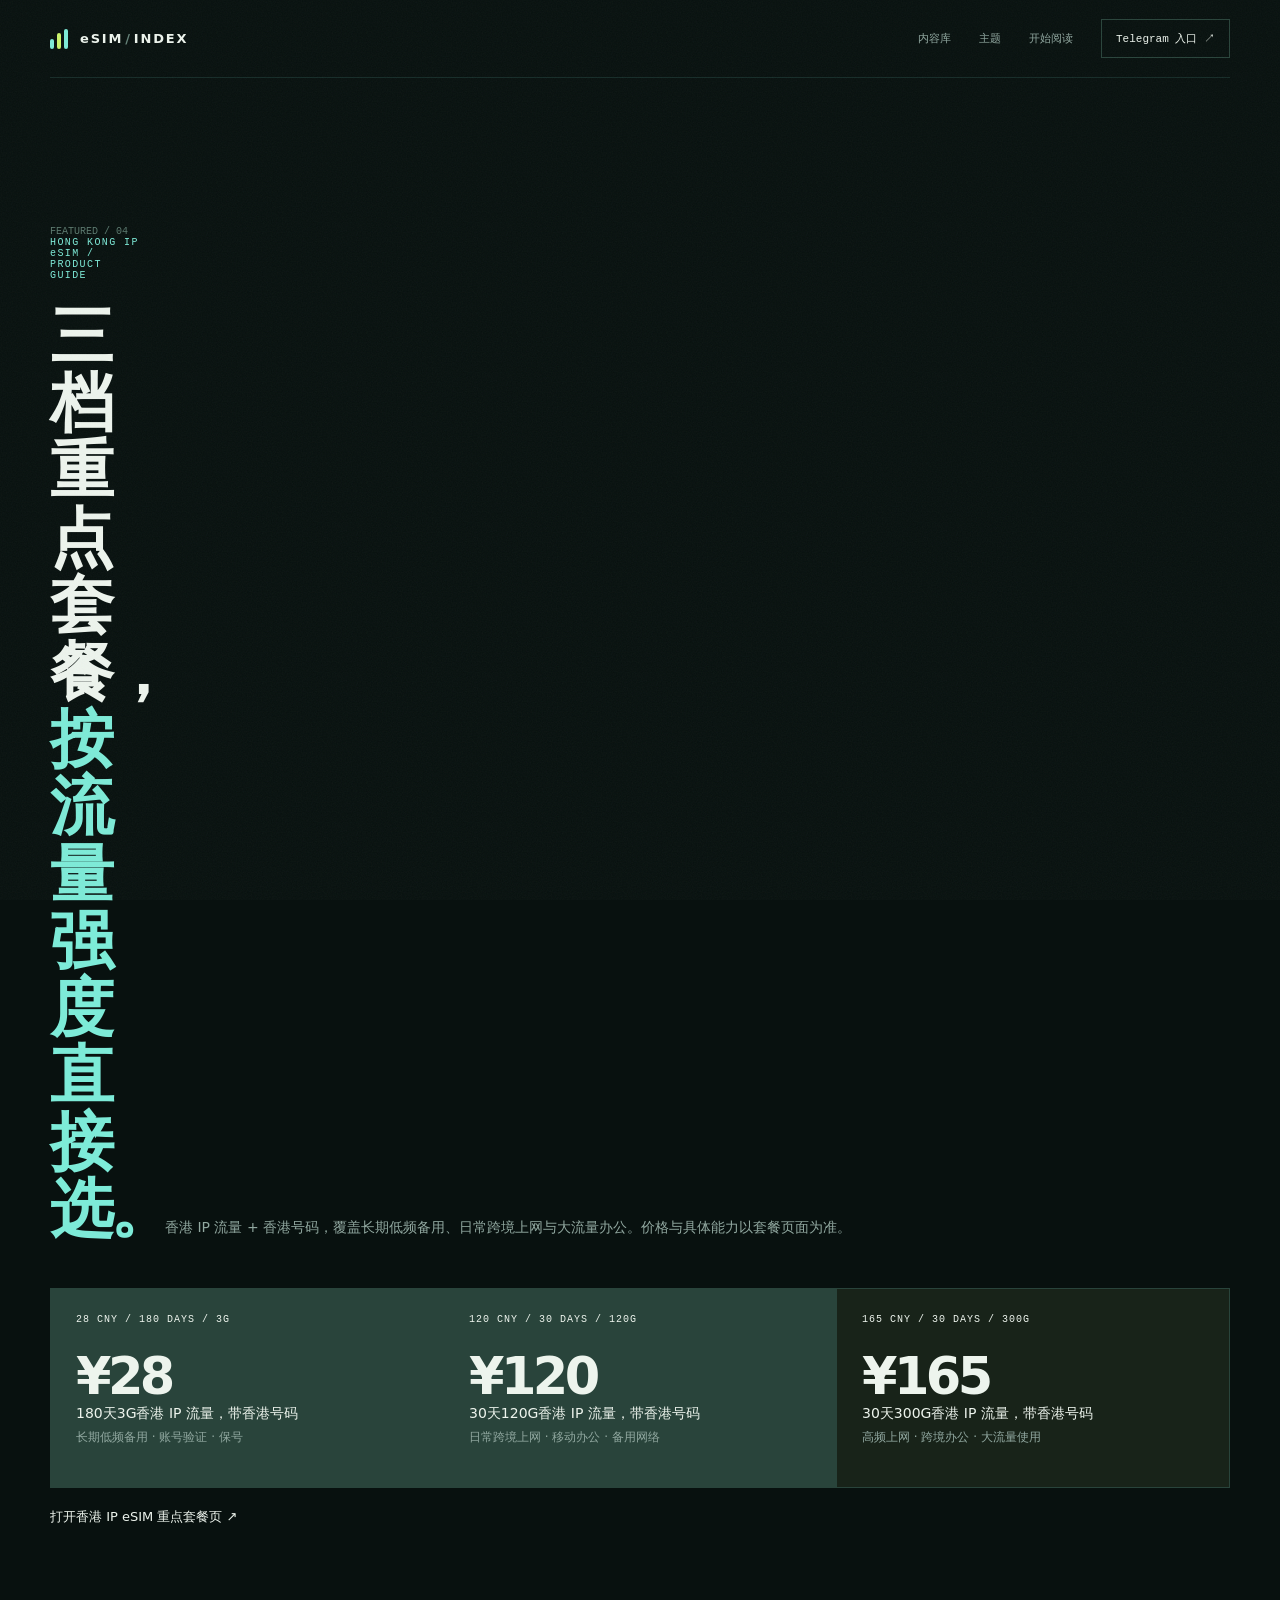
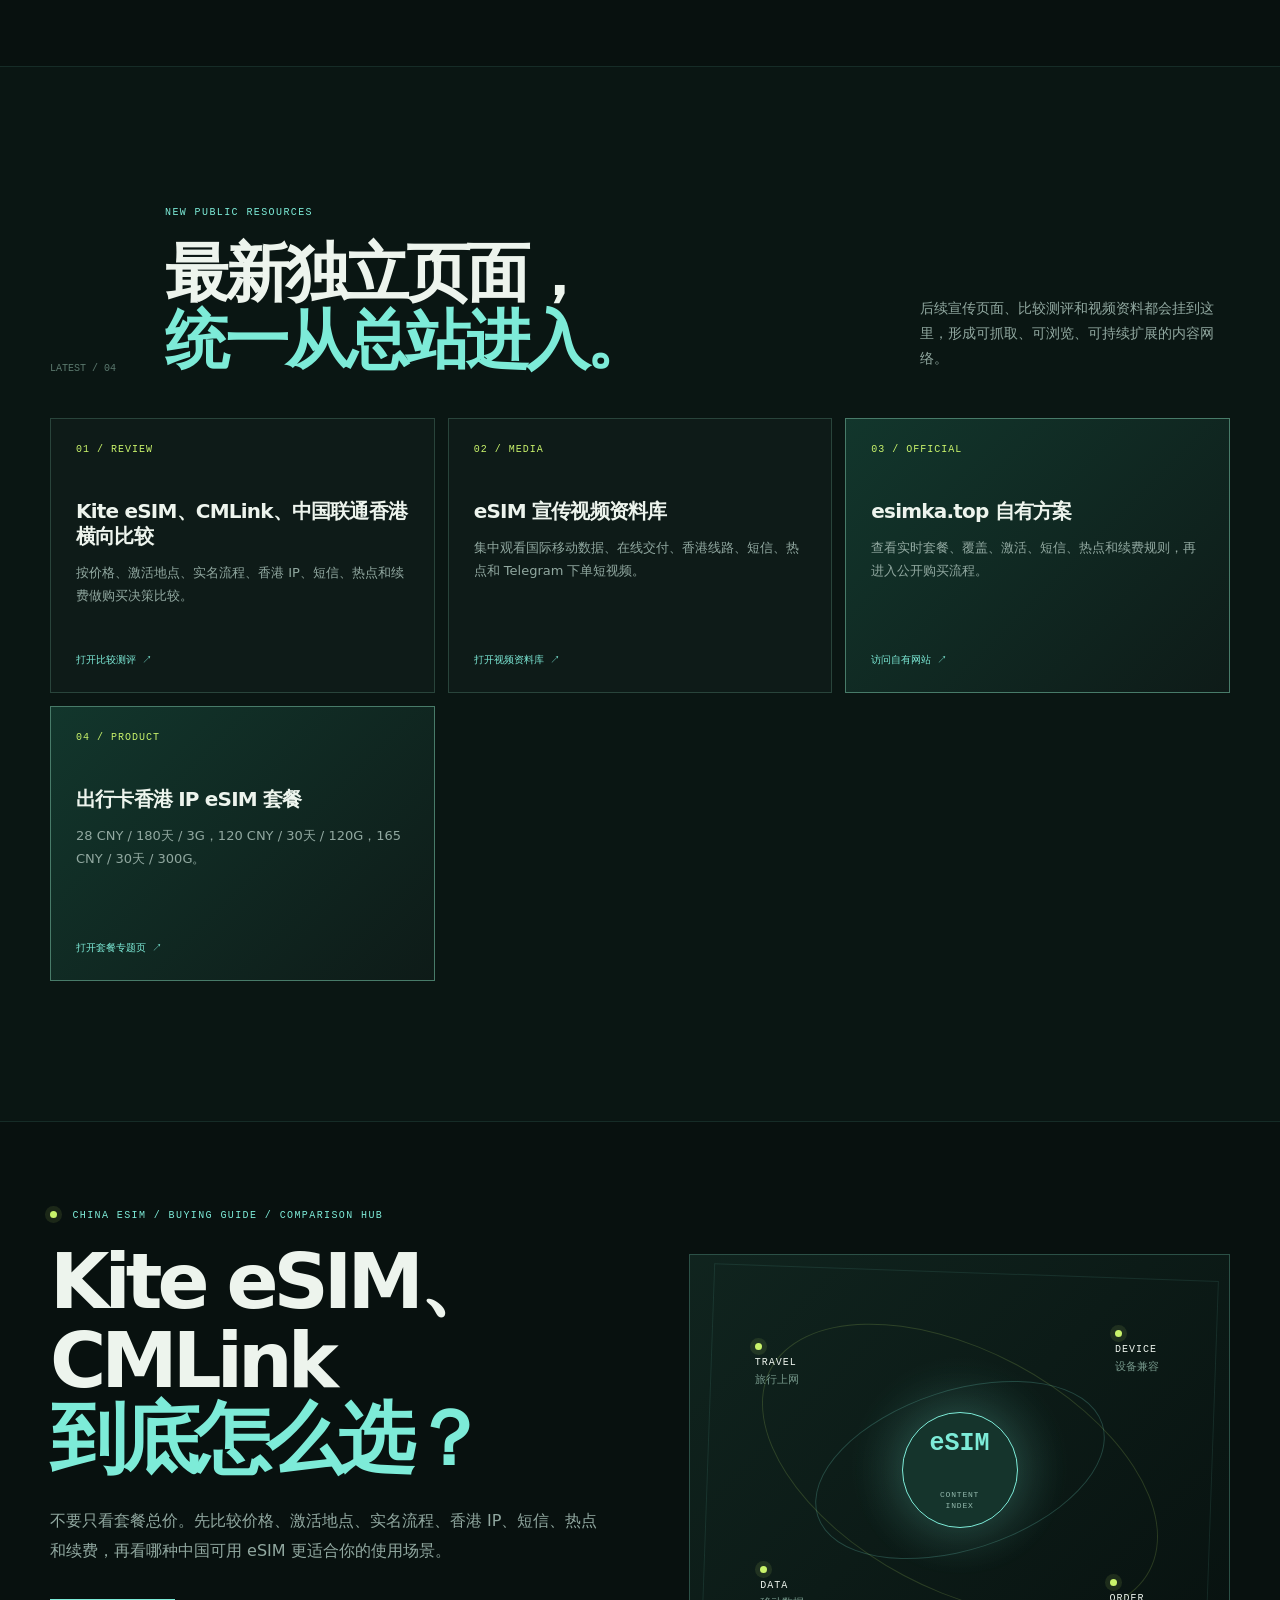
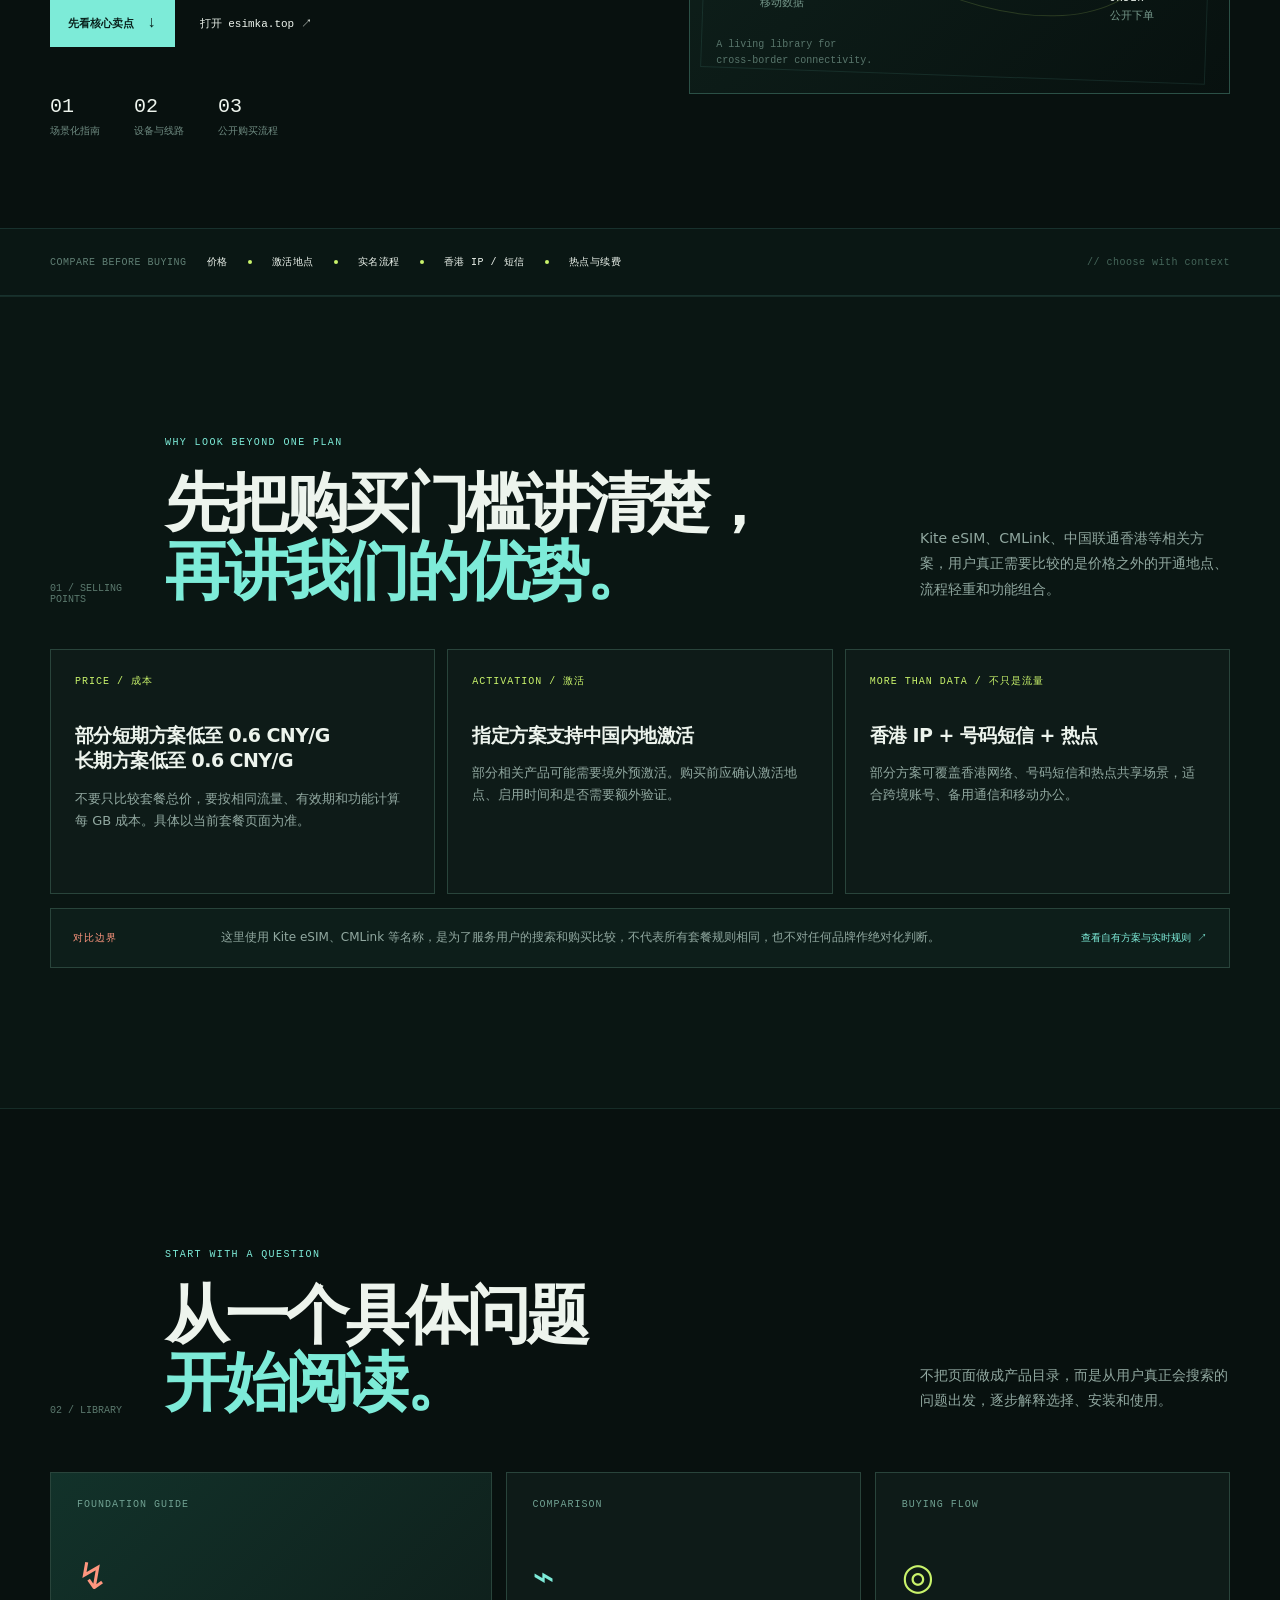
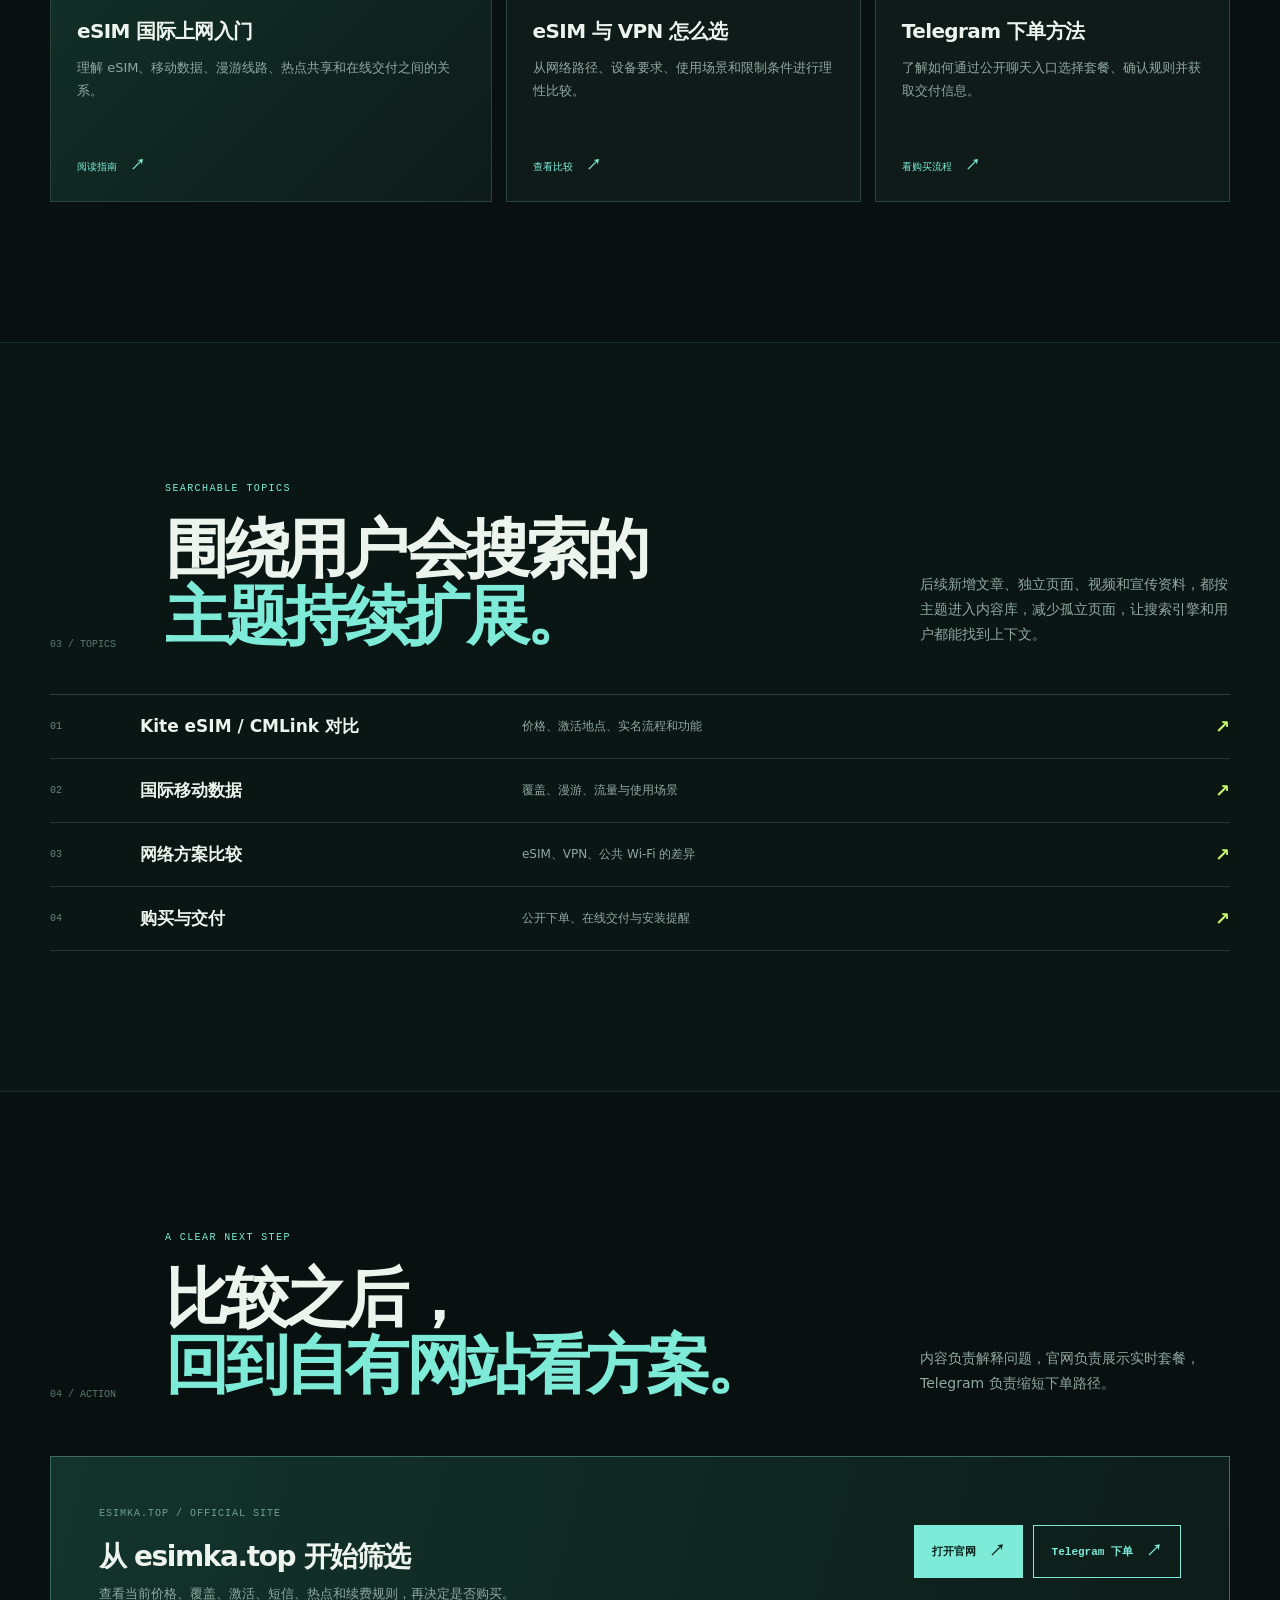
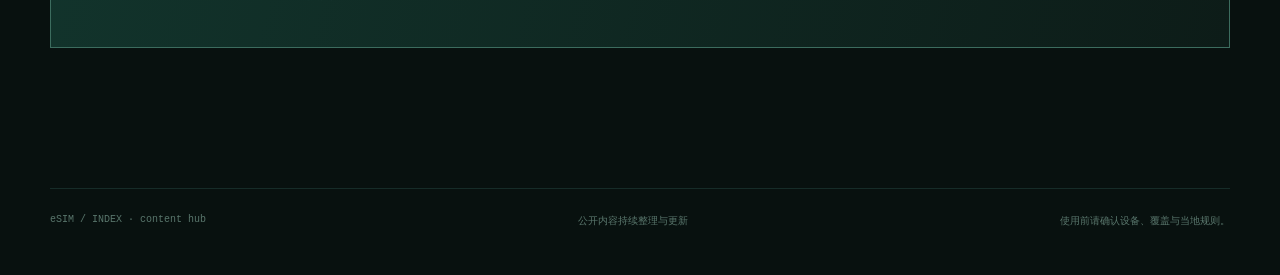
==== commit e933b595: "Add Chuxingka Hong Kong IP eSIM product page" ====
--- a/index.html
+++ b/index.html
@@ -21,7 +21,7 @@
       {"@type":"WebSite","name":"eSIM 国际网络指南","url":"https://longco30jan4782-code.github.io/esim-content-hub/","inLanguage":"zh-CN","description":"面向旅行者、跨境用户和内容创作者的 eSIM 国际移动数据内容中枢。"},
       {"@type":"Organization","name":"eSIM Guide","url":"https://longco30jan4782-code.github.io/esim-content-hub/"},
       {"@type":"CollectionPage","name":"中国可用 eSIM 内容库","url":"https://longco30jan4782-code.github.io/esim-content-hub/","about":["Kite eSIM","CMLink","中国可用eSIM","旅行上网","移动数据","设备兼容"]},
-      {"@type":"ItemList","name":"最新 eSIM 公开专题","itemListElement":[{"@type":"ListItem","position":1,"name":"eSIM 视频宣传资料库","url":"https://longco30jan4782-code.github.io/esim-video-showcase/"},{"@type":"ListItem","position":2,"name":"Kite eSIM、CMLink、中国联通香港横向比较","url":"https://longco30jan4782-code.github.io/esim-compare-review/"},{"@type":"ListItem","position":3,"name":"香港 IP eSIM 三档重点套餐","url":"https://longco30jan4782-code.github.io/esim-hk-ip-plans/"}]},
+      {"@type":"ItemList","name":"最新 eSIM 公开专题","itemListElement":[{"@type":"ListItem","position":1,"name":"eSIM 视频宣传资料库","url":"https://longco30jan4782-code.github.io/esim-video-showcase/"},{"@type":"ListItem","position":2,"name":"Kite eSIM、CMLink、中国联通香港横向比较","url":"https://longco30jan4782-code.github.io/esim-compare-review/"},{"@type":"ListItem","position":3,"name":"香港 IP eSIM 三档重点套餐","url":"https://longco30jan4782-code.github.io/esim-hk-ip-plans/"},{"@type":"ListItem","position":4,"name":"出行卡香港 IP eSIM 套餐","url":"https://longco30jan4782-code.github.io/esim-chuxingka-plans/"}]},
       {"@type":"FAQPage","mainEntity":[{"@type":"Question","name":"选择中国可用 eSIM 要比较什么？","acceptedAnswer":{"@type":"Answer","text":"除了价格，还应比较激活地点、实名流程、覆盖、有效期、热点、短信和续费规则。"}},{"@type":"Question","name":"为什么要比较 Kite eSIM 和 CMLink？","acceptedAnswer":{"@type":"Answer","text":"它们代表用户常见的中国相关 eSIM 搜索和购买选项。比较的重点是帮助用户理解不同方案的价格、激活门槛和使用场景，不对任何品牌作绝对化判断。"}}]}
     ]
   }
@@ -38,7 +38,7 @@
 
   <main>
     <section class="featured-plan-section section"><div class="shell"><div class="section-head compact"><div><div class="section-no">FEATURED / 04</div><p class="eyebrow">HONG KONG IP eSIM / PRODUCT GUIDE</p><h2>三档重点套餐，<br><em>按流量强度直接选。</em></h2></div><p class="section-lead">香港 IP 流量 + 香港号码，覆盖长期低频备用、日常跨境上网与大流量办公。价格与具体能力以套餐页面为准。</p></div><div class="featured-plan-card"><div><span class="featured-label">28 CNY / 180 DAYS / 3G</span><strong>¥28</strong><p>180天3G香港 IP 流量，带香港号码<br><small>长期低频备用 · 账号验证 · 保号</small></p></div><div><span class="featured-label">120 CNY / 30 DAYS / 120G</span><strong>¥120</strong><p>30天120G香港 IP 流量，带香港号码<br><small>日常跨境上网 · 移动办公 · 备用网络</small></p></div><div class="featured-hot"><span class="featured-label">165 CNY / 30 DAYS / 300G</span><strong>¥165</strong><p>30天300G香港 IP 流量，带香港号码<br><small>高频上网 · 跨境办公 · 大流量使用</small></p></div></div><a class="featured-plan-link" href="https://longco30jan4782-code.github.io/esim-hk-ip-plans/" target="_blank" rel="noopener">打开香港 IP eSIM 重点套餐页 ↗</a></div></section>
-    <section class="resource-section section"><div class="shell"><div class="section-head compact"><div class="section-no">LATEST / 03</div><div><p class="eyebrow">NEW PUBLIC RESOURCES</p><h2>最新独立页面，<br><em>统一从总站进入。</em></h2></div><p class="section-lead">后续宣传页面、比较测评和视频资料都会挂到这里，形成可抓取、可浏览、可持续扩展的内容网络。</p></div><div class="resource-grid"><a class="resource-card" href="https://longco30jan4782-code.github.io/esim-compare-review/" target="_blank" rel="noopener"><span class="resource-index">01 / REVIEW</span><h3>Kite eSIM、CMLink、中国联通香港横向比较</h3><p>按价格、激活地点、实名流程、香港 IP、短信、热点和续费做购买决策比较。</p><span class="resource-link">打开比较测评 ↗</span></a><a class="resource-card" href="https://longco30jan4782-code.github.io/esim-video-showcase/" target="_blank" rel="noopener"><span class="resource-index">02 / MEDIA</span><h3>eSIM 宣传视频资料库</h3><p>集中观看国际移动数据、在线交付、香港线路、短信、热点和 Telegram 下单短视频。</p><span class="resource-link">打开视频资料库 ↗</span></a><a class="resource-card own" href="https://esimka.top" target="_blank" rel="noopener"><span class="resource-index">03 / OFFICIAL</span><h3>esimka.top 自有方案</h3><p>查看实时套餐、覆盖、激活、短信、热点和续费规则，再进入公开购买流程。</p><span class="resource-link">访问自有网站 ↗</span></a></div></div></section>
+    <section class="resource-section section"><div class="shell"><div class="section-head compact"><div class="section-no">LATEST / 04</div><div><p class="eyebrow">NEW PUBLIC RESOURCES</p><h2>最新独立页面，<br><em>统一从总站进入。</em></h2></div><p class="section-lead">后续宣传页面、比较测评和视频资料都会挂到这里，形成可抓取、可浏览、可持续扩展的内容网络。</p></div><div class="resource-grid"><a class="resource-card" href="https://longco30jan4782-code.github.io/esim-compare-review/" target="_blank" rel="noopener"><span class="resource-index">01 / REVIEW</span><h3>Kite eSIM、CMLink、中国联通香港横向比较</h3><p>按价格、激活地点、实名流程、香港 IP、短信、热点和续费做购买决策比较。</p><span class="resource-link">打开比较测评 ↗</span></a><a class="resource-card" href="https://longco30jan4782-code.github.io/esim-video-showcase/" target="_blank" rel="noopener"><span class="resource-index">02 / MEDIA</span><h3>eSIM 宣传视频资料库</h3><p>集中观看国际移动数据、在线交付、香港线路、短信、热点和 Telegram 下单短视频。</p><span class="resource-link">打开视频资料库 ↗</span></a><a class="resource-card own" href="https://esimka.top" target="_blank" rel="noopener"><span class="resource-index">03 / OFFICIAL</span><h3>esimka.top 自有方案</h3><p>查看实时套餐、覆盖、激活、短信、热点和续费规则，再进入公开购买流程。</p><span class="resource-link">访问自有网站 ↗</span></a><a class="resource-card own" href="https://longco30jan4782-code.github.io/esim-chuxingka-plans/" target="_blank" rel="noopener"><span class="resource-index">04 / PRODUCT</span><h3>出行卡香港 IP eSIM 套餐</h3><p>28 CNY / 180天 / 3G，120 CNY / 30天 / 120G，165 CNY / 30天 / 300G。</p><span class="resource-link">打开套餐专题页 ↗</span></a></div></div></section>
     <section class="hero shell">
       <div class="hero-copy">
         <p class="eyebrow"><span></span> CHINA ESIM / BUYING GUIDE / COMPARISON HUB</p>
--- a/styles.css
+++ b/styles.css
@@ -2,3 +2,4 @@
 @import url('./article.css');
 .comparison-section{background:#0a1613;border-block:1px solid rgba(125,235,216,.1)}.comparison-grid{display:grid;grid-template-columns:repeat(3,1fr);gap:12px}.comparison-grid article{background:var(--surface);border:1px solid var(--line);padding:24px;min-height:245px}.comparison-grid article:hover{border-color:#5a8f7f}.comparison-grid span{display:block;color:var(--lime);font:10px var(--mono);letter-spacing:.1em;margin-bottom:35px}.comparison-grid strong{display:block;font-size:19px;line-height:1.35;letter-spacing:-.03em;margin-bottom:14px}.comparison-grid p{color:var(--muted);font-size:13px;line-height:1.7;margin:0}.comparison-note{margin-top:14px;padding:19px 22px;border:1px solid var(--line);display:grid;grid-template-columns:130px 1fr auto;gap:18px;align-items:center;background:rgba(18,37,31,.55)}.comparison-note b{font:500 10px var(--mono);color:var(--coral);letter-spacing:.1em}.comparison-note span{color:var(--muted);font-size:12px;line-height:1.65}.comparison-note a{color:var(--cyan);font:10px var(--mono);text-decoration:none;white-space:nowrap}.comparison-note a:hover{color:var(--lime)}.action-buttons{display:flex;gap:10px;flex-wrap:wrap}.button.secondary{border:1px solid var(--cyan);color:var(--cyan)}.button.secondary:hover{background:rgba(125,235,216,.1)}@media(max-width:900px){.comparison-grid{grid-template-columns:1fr 1fr}.comparison-grid article:last-child{grid-column:1/-1}.comparison-note{grid-template-columns:1fr}.comparison-note a{justify-self:start}}@media(max-width:650px){.comparison-grid{grid-template-columns:1fr}.comparison-grid article:last-child{grid-column:auto}.comparison-note{padding:17px}.action-buttons{margin-top:25px}}
 .resource-section{background:#0a1613;border-block:1px solid rgba(125,235,216,.1)}.resource-grid{display:grid;grid-template-columns:repeat(3,1fr);gap:13px}.resource-card{display:flex;flex-direction:column;min-height:275px;padding:25px;border:1px solid var(--line);background:var(--surface);color:var(--text);text-decoration:none;transition:.2s}.resource-card:hover{transform:translateY(-4px);border-color:#5b907f;background:var(--surface2)}.resource-card.own{background:linear-gradient(135deg,#12362c,#0e1b18);border-color:#487b69}.resource-index{color:var(--lime);font:10px var(--mono);letter-spacing:.1em}.resource-card h3{font-size:20px;line-height:1.25;letter-spacing:-.04em;margin:44px 0 13px}.resource-card p{color:var(--muted);font-size:13px;line-height:1.75;margin:0}.resource-link{margin-top:auto;padding-top:22px;color:var(--cyan);font:10px var(--mono)}@media(max-width:900px){.resource-grid{grid-template-columns:1fr 1fr}.resource-card:last-child{grid-column:1/-1}}@media(max-width:650px){.resource-grid{grid-template-columns:1fr}.resource-card:last-child{grid-column:auto}.resource-card{min-height:245px}}
+.featured-plan-section{position:relative}.featured-plan-card{display:grid;grid-template-columns:repeat(3,1fr);gap:1px;background:var(--line);border:1px solid var(--line);margin-top:32px}.featured-plan-card>div{background:var(--panel);padding:25px}.featured-plan-card .featured-hot{background:#182319;box-shadow:inset 0 2px 0 var(--acid)}.featured-label{display:block;color:var(--acid);font:10px ui-monospace,monospace;letter-spacing:.1em;margin-bottom:26px}.featured-plan-card strong{display:block;color:var(--ink);font-size:51px;line-height:1;letter-spacing:-.07em}.featured-plan-card p{color:var(--ink);font-size:14px;line-height:1.65}.featured-plan-card small{color:var(--muted);font-size:12px}.featured-plan-link{display:inline-block;margin-top:20px;color:var(--acid);font-size:13px;text-decoration:none}.featured-plan-link:hover{text-decoration:underline}@media(max-width:800px){.featured-plan-card{grid-template-columns:1fr}}
